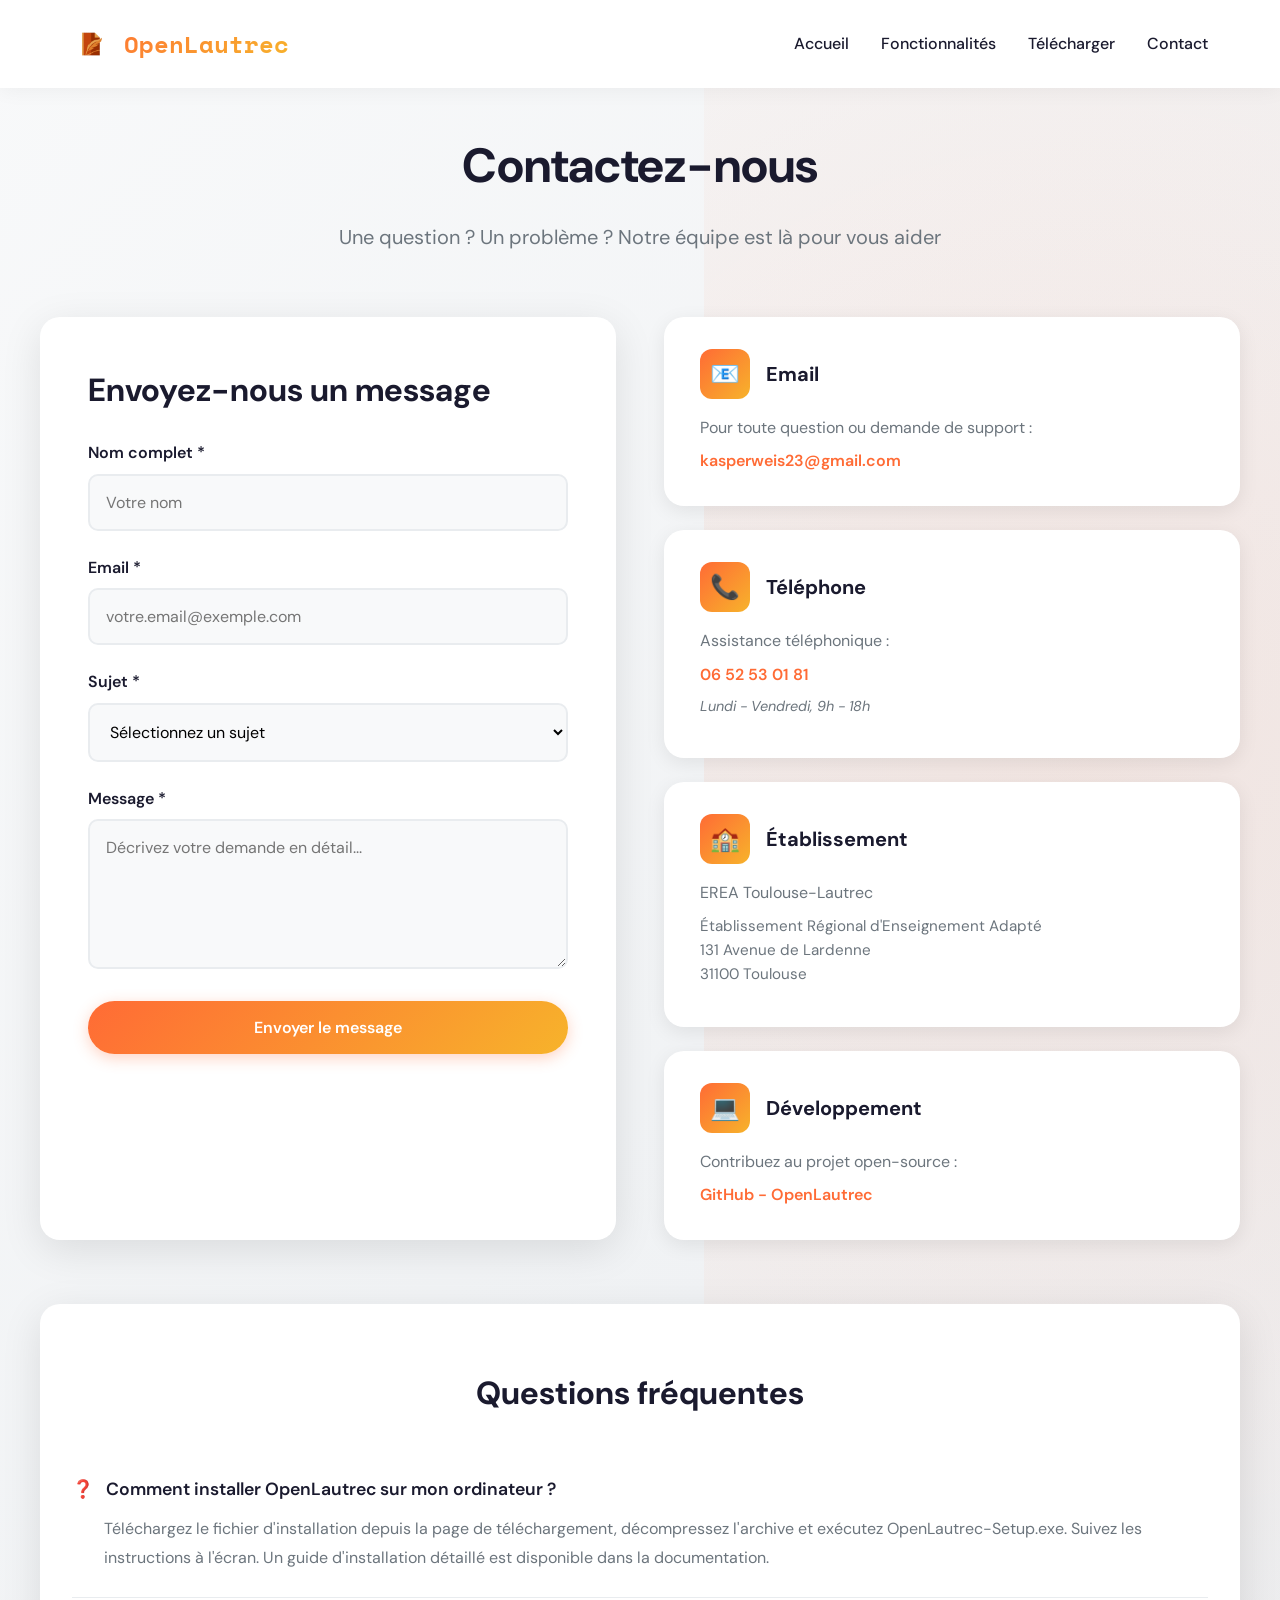
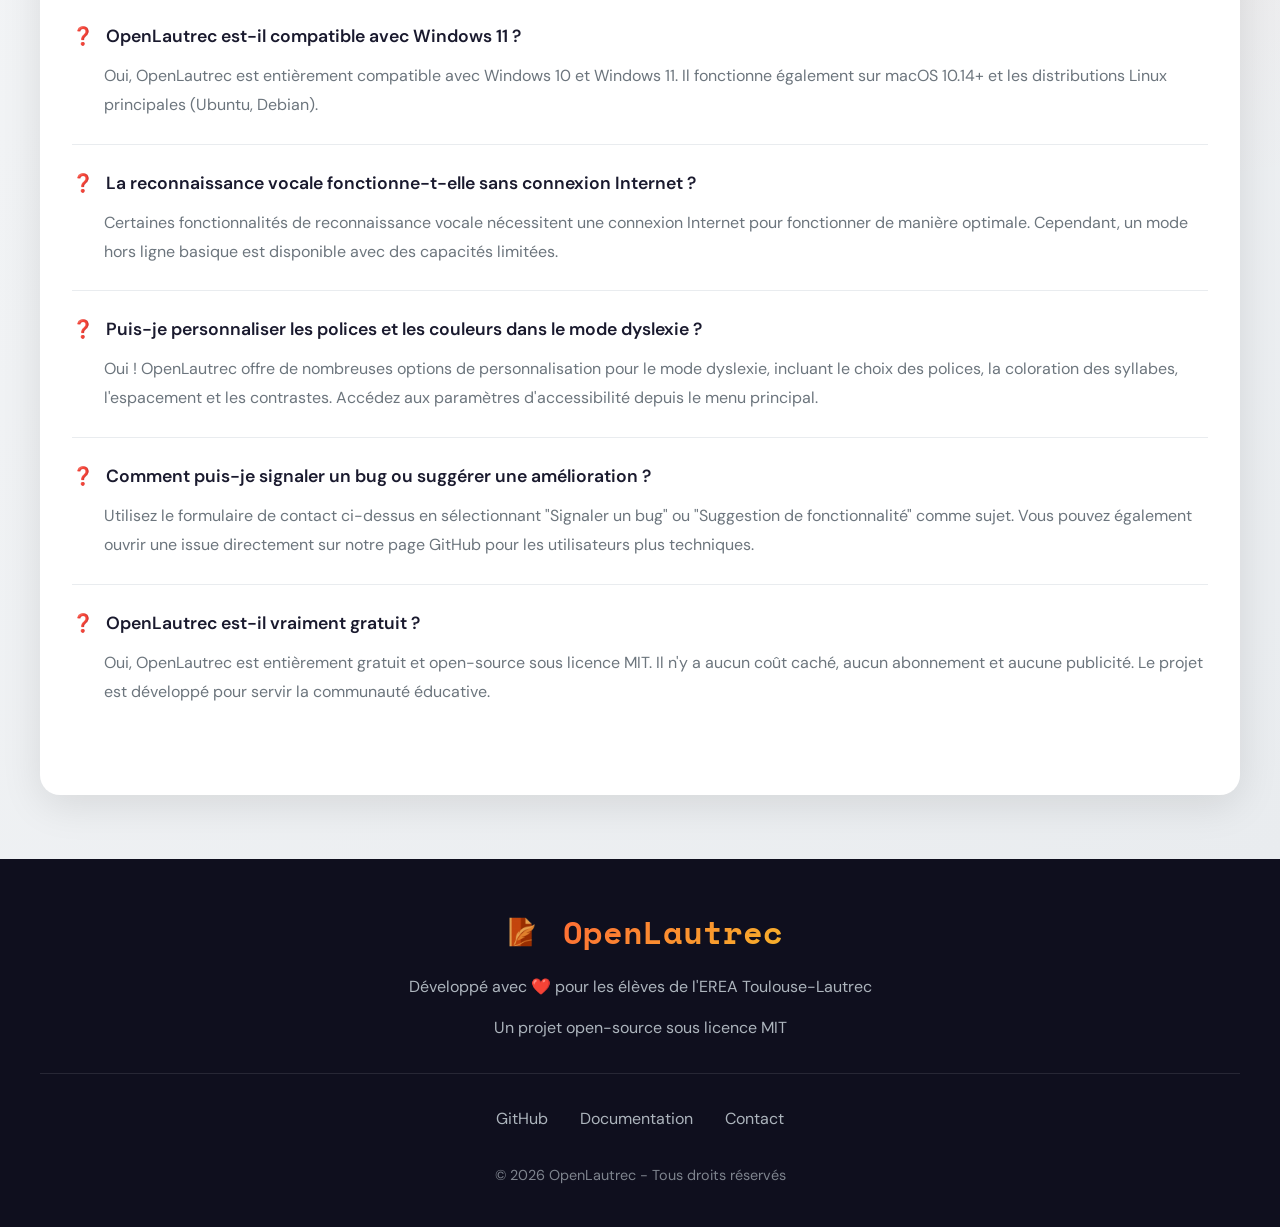
==== contact.html @ 6b65669f "Create contact.html" ====
<!DOCTYPE html>
<html lang="fr">
<head>
    <meta charset="UTF-8">
    <meta name="viewport" content="width=device-width, initial-scale=1.0">
    <title>Contact - OpenLautrec</title>
    
    <!-- Favicon -->
    <link rel="icon" type="image/x-icon" href="logo.ico">
    <link rel="shortcut icon" type="image/x-icon" href="logo.ico">
    
    <link href="https://fonts.googleapis.com/css2?family=DM+Sans:wght@400;500;700&family=Space+Mono:wght@400;700&display=swap" rel="stylesheet">
    <style>
        * {
            margin: 0;
            padding: 0;
            box-sizing: border-box;
        }

        :root {
            --primary: #FF6B35;
            --secondary: #004E89;
            --accent: #F7B32B;
            --dark: #1A1A2E;
            --light: #F8F9FA;
            --gradient: linear-gradient(135deg, #FF6B35 0%, #F7B32B 100%);
            --shadow: 0 10px 40px rgba(0, 0, 0, 0.1);
        }

        body {
            font-family: 'DM Sans', sans-serif;
            color: var(--dark);
            background: var(--light);
            overflow-x: hidden;
            line-height: 1.6;
        }

        /* Navigation */
        nav {
            position: fixed;
            top: 0;
            width: 100%;
            background: rgba(255, 255, 255, 0.95);
            backdrop-filter: blur(10px);
            z-index: 1000;
            padding: 1.5rem 0;
            box-shadow: 0 2px 20px rgba(0, 0, 0, 0.05);
        }

        .nav-container {
            max-width: 1200px;
            margin: 0 auto;
            padding: 0 2rem;
            display: flex;
            justify-content: space-between;
            align-items: center;
        }

        .logo {
            font-family: 'Space Mono', monospace;
            font-size: 1.5rem;
            font-weight: 700;
            background: var(--gradient);
            -webkit-background-clip: text;
            -webkit-text-fill-color: transparent;
            background-clip: text;
            display: flex;
            align-items: center;
            gap: 0.75rem;
            text-decoration: none;
        }

        .logo img {
            width: 40px;
            height: 40px;
            object-fit: contain;
        }

        .nav-links {
            display: flex;
            gap: 2rem;
            list-style: none;
        }

        .nav-links a {
            text-decoration: none;
            color: var(--dark);
            font-weight: 500;
            transition: color 0.3s ease;
            position: relative;
        }

        .nav-links a::after {
            content: '';
            position: absolute;
            bottom: -5px;
            left: 0;
            width: 0;
            height: 2px;
            background: var(--gradient);
            transition: width 0.3s ease;
        }

        .nav-links a:hover::after {
            width: 100%;
        }

        /* Contact Section */
        .contact-section {
            padding: 8rem 2rem 4rem;
            min-height: 100vh;
            background: linear-gradient(135deg, #F8F9FA 0%, #E9ECEF 100%);
            position: relative;
            overflow: hidden;
        }

        .contact-section::before {
            content: '';
            position: absolute;
            top: -30%;
            right: -15%;
            width: 60%;
            height: 120%;
            background: radial-gradient(circle, rgba(255, 107, 53, 0.1) 0%, transparent 70%);
            animation: float 20s ease-in-out infinite;
        }

        @keyframes float {
            0%, 100% { transform: translate(0, 0) rotate(0deg); }
            50% { transform: translate(-30px, -30px) rotate(5deg); }
        }

        .container {
            max-width: 1200px;
            margin: 0 auto;
            position: relative;
            z-index: 1;
        }

        .section-title {
            text-align: center;
            font-size: 3rem;
            margin-bottom: 1rem;
            font-weight: 700;
            animation: slideInDown 0.8s ease-out;
        }

        @keyframes slideInDown {
            from {
                opacity: 0;
                transform: translateY(-50px);
            }
            to {
                opacity: 1;
                transform: translateY(0);
            }
        }

        .section-subtitle {
            text-align: center;
            color: #6C757D;
            font-size: 1.25rem;
            margin-bottom: 4rem;
            animation: slideInDown 0.8s ease-out 0.2s both;
        }

        .contact-grid {
            display: grid;
            grid-template-columns: 1fr 1fr;
            gap: 3rem;
            margin-top: 3rem;
        }

        /* Contact Form */
        .contact-form-card {
            background: white;
            padding: 3rem;
            border-radius: 20px;
            box-shadow: var(--shadow);
            animation: slideInLeft 0.8s ease-out 0.4s both;
        }

        @keyframes slideInLeft {
            from {
                opacity: 0;
                transform: translateX(-50px);
            }
            to {
                opacity: 1;
                transform: translateX(0);
            }
        }

        .contact-form-card h3 {
            font-size: 2rem;
            margin-bottom: 1.5rem;
            color: var(--dark);
        }

        .form-group {
            margin-bottom: 1.5rem;
        }

        .form-group label {
            display: block;
            margin-bottom: 0.5rem;
            font-weight: 600;
            color: var(--dark);
        }

        .form-group input,
        .form-group textarea,
        .form-group select {
            width: 100%;
            padding: 1rem;
            border: 2px solid #E9ECEF;
            border-radius: 10px;
            font-family: 'DM Sans', sans-serif;
            font-size: 1rem;
            transition: all 0.3s ease;
            background: #F8F9FA;
        }

        .form-group input:focus,
        .form-group textarea:focus,
        .form-group select:focus {
            outline: none;
            border-color: var(--primary);
            background: white;
            box-shadow: 0 0 0 3px rgba(255, 107, 53, 0.1);
        }

        .form-group textarea {
            resize: vertical;
            min-height: 150px;
        }

        .btn {
            padding: 1rem 2rem;
            border-radius: 50px;
            text-decoration: none;
            font-weight: 600;
            transition: all 0.3s ease;
            display: inline-block;
            border: none;
            cursor: pointer;
            font-size: 1rem;
            font-family: 'DM Sans', sans-serif;
        }

        .btn-primary {
            background: var(--gradient);
            color: white;
            box-shadow: 0 4px 15px rgba(255, 107, 53, 0.3);
            width: 100%;
        }

        .btn-primary:hover {
            transform: translateY(-3px);
            box-shadow: 0 6px 20px rgba(255, 107, 53, 0.4);
        }

        .btn-primary:active {
            transform: translateY(-1px);
        }

        /* Contact Info */
        .contact-info-card {
            display: flex;
            flex-direction: column;
            gap: 1.5rem;
            animation: slideInRight 0.8s ease-out 0.4s both;
        }

        @keyframes slideInRight {
            from {
                opacity: 0;
                transform: translateX(50px);
            }
            to {
                opacity: 1;
                transform: translateX(0);
            }
        }

        .info-card {
            background: white;
            padding: 2rem;
            border-radius: 20px;
            box-shadow: 0 5px 20px rgba(0, 0, 0, 0.08);
            transition: all 0.3s ease;
            border-left: 4px solid transparent;
        }

        .info-card:hover {
            transform: translateX(5px);
            box-shadow: 0 8px 30px rgba(0, 0, 0, 0.12);
            border-left-color: var(--primary);
        }

        .info-card-header {
            display: flex;
            align-items: center;
            gap: 1rem;
            margin-bottom: 1rem;
        }

        .info-icon {
            width: 50px;
            height: 50px;
            background: var(--gradient);
            border-radius: 12px;
            display: flex;
            align-items: center;
            justify-content: center;
            font-size: 1.5rem;
            flex-shrink: 0;
        }

        .info-card h4 {
            font-size: 1.25rem;
            color: var(--dark);
        }

        .info-card p {
            color: #6C757D;
            margin-bottom: 0.5rem;
        }

        .info-card a {
            color: var(--primary);
            text-decoration: none;
            font-weight: 600;
            transition: color 0.3s ease;
        }

        .info-card a:hover {
            color: var(--accent);
        }

        /* FAQ Section */
        .faq-section {
            margin-top: 4rem;
            padding: 4rem 2rem;
            background: white;
            border-radius: 20px;
            box-shadow: var(--shadow);
        }

        .faq-section h3 {
            font-size: 2rem;
            margin-bottom: 2rem;
            text-align: center;
            color: var(--dark);
        }

        .faq-item {
            border-bottom: 1px solid #E9ECEF;
            padding: 1.5rem 0;
        }

        .faq-item:last-child {
            border-bottom: none;
        }

        .faq-question {
            font-weight: 600;
            font-size: 1.1rem;
            color: var(--dark);
            margin-bottom: 0.75rem;
            display: flex;
            align-items: start;
            gap: 0.75rem;
        }

        .faq-question::before {
            content: '❓';
            flex-shrink: 0;
        }

        .faq-answer {
            color: #6C757D;
            padding-left: 2rem;
            line-height: 1.8;
        }

        /* Success Message */
        .success-message {
            display: none;
            background: linear-gradient(135deg, #27C93F 0%, #27C93F 100%);
            color: white;
            padding: 1.5rem;
            border-radius: 10px;
            margin-bottom: 1.5rem;
            text-align: center;
            font-weight: 600;
            animation: slideInDown 0.5s ease-out;
        }

        .success-message.show {
            display: block;
        }

        /* Footer */
        footer {
            background: #0F0F1E;
            color: white;
            padding: 3rem 2rem 1.5rem;
        }

        .footer-container {
            max-width: 1200px;
            margin: 0 auto;
            text-align: center;
        }

        .footer-logo {
            display: flex;
            align-items: center;
            justify-content: center;
            gap: 1rem;
            margin-bottom: 1rem;
        }

        .footer-logo img {
            width: 50px;
            height: 50px;
            object-fit: contain;
        }

        .footer-container p {
            color: #ADB5BD;
            margin-bottom: 1rem;
        }

        .footer-links {
            display: flex;
            justify-content: center;
            gap: 2rem;
            margin-top: 2rem;
            padding-top: 2rem;
            border-top: 1px solid rgba(255, 255, 255, 0.1);
        }

        .footer-links a {
            color: #ADB5BD;
            text-decoration: none;
            transition: color 0.3s ease;
        }

        .footer-links a:hover {
            color: var(--accent);
        }

        /* Responsive */
        @media (max-width: 768px) {
            .contact-grid {
                grid-template-columns: 1fr;
                gap: 2rem;
            }

            .section-title {
                font-size: 2rem;
            }

            .contact-form-card,
            .info-card {
                padding: 2rem;
            }

            .nav-links {
                gap: 1rem;
                font-size: 0.9rem;
            }

            .logo img {
                width: 32px;
                height: 32px;
            }
        }
    </style>
</head>
<body>
    <!-- Navigation -->
    <nav>
        <div class="nav-container">
            <a href="index.html" class="logo">
                <img src="logo.ico" alt="Logo OpenLautrec">
                <span>OpenLautrec</span>
            </a>
            <ul class="nav-links">
                <li><a href="index.html">Accueil</a></li>
                <li><a href="index.html#features">Fonctionnalités</a></li>
                <li><a href="index.html#download">Télécharger</a></li>
                <li><a href="contact.html">Contact</a></li>
            </ul>
        </div>
    </nav>

    <!-- Contact Section -->
    <section class="contact-section">
        <div class="container">
            <h2 class="section-title">Contactez-nous</h2>
            <p class="section-subtitle">Une question ? Un problème ? Notre équipe est là pour vous aider</p>

            <div class="contact-grid">
                <!-- Contact Form -->
                <div class="contact-form-card">
                    <h3>Envoyez-nous un message</h3>
                    <div class="success-message" id="successMessage">
                        ✅ Votre message a été envoyé avec succès ! Nous vous répondrons dans les plus brefs délais.
                    </div>
                    <form id="contactForm" onsubmit="handleSubmit(event)">
                        <div class="form-group">
                            <label for="name">Nom complet *</label>
                            <input type="text" id="name" name="name" required placeholder="Votre nom">
                        </div>
                        <div class="form-group">
                            <label for="email">Email *</label>
                            <input type="email" id="email" name="email" required placeholder="votre.email@exemple.com">
                        </div>
                        <div class="form-group">
                            <label for="subject">Sujet *</label>
                            <select id="subject" name="subject" required>
                                <option value="">Sélectionnez un sujet</option>
                                <option value="support">Support technique</option>
                                <option value="bug">Signaler un bug</option>
                                <option value="feature">Suggestion de fonctionnalité</option>
                                <option value="education">Question éducative</option>
                                <option value="partnership">Partenariat</option>
                                <option value="other">Autre</option>
                            </select>
                        </div>
                        <div class="form-group">
                            <label for="message">Message *</label>
                            <textarea id="message" name="message" required placeholder="Décrivez votre demande en détail..."></textarea>
                        </div>
                        <button type="submit" class="btn btn-primary">Envoyer le message</button>
                    </form>
                </div>

                <!-- Contact Info -->
                <div class="contact-info-card">
                    <div class="info-card">
                        <div class="info-card-header">
                            <div class="info-icon">📧</div>
                            <h4>Email</h4>
                        </div>
                        <p>Pour toute question ou demande de support :</p>
                        <a href="mailto:kasperweis23@gmail.com">kasperweis23@gmail.com</a>
                    </div>

                    <div class="info-card">
                        <div class="info-card-header">
                            <div class="info-icon">📞</div>
                            <h4>Téléphone</h4>
                        </div>
                        <p>Assistance téléphonique :</p>
                        <a href="tel:0652530181">06 52 53 01 81</a>
                        <p style="font-size: 0.9rem; margin-top: 0.5rem; font-style: italic;">Lundi - Vendredi, 9h - 18h</p>
                    </div>

                    <div class="info-card">
                        <div class="info-card-header">
                            <div class="info-icon">🏫</div>
                            <h4>Établissement</h4>
                        </div>
                        <p>EREA Toulouse-Lautrec</p>
                        <p style="font-size: 0.95rem; line-height: 1.6;">
                            Établissement Régional d'Enseignement Adapté<br>
                            131 Avenue de Lardenne<br>
                            31100 Toulouse
                        </p>
                    </div>

                    <div class="info-card">
                        <div class="info-card-header">
                            <div class="info-icon">💻</div>
                            <h4>Développement</h4>
                        </div>
                        <p>Contribuez au projet open-source :</p>
                        <a href="https://github.com/Zyvaouech23" target="_blank">GitHub - OpenLautrec</a>
                    </div>
                </div>
            </div>

            <!-- FAQ Section -->
            <div class="faq-section">
                <h3>Questions fréquentes</h3>
                
                <div class="faq-item">
                    <div class="faq-question">
                        Comment installer OpenLautrec sur mon ordinateur ?
                    </div>
                    <div class="faq-answer">
                        Téléchargez le fichier d'installation depuis la page de téléchargement, décompressez l'archive et exécutez OpenLautrec-Setup.exe. Suivez les instructions à l'écran. Un guide d'installation détaillé est disponible dans la documentation.
                    </div>
                </div>

                <div class="faq-item">
                    <div class="faq-question">
                        OpenLautrec est-il compatible avec Windows 11 ?
                    </div>
                    <div class="faq-answer">
                        Oui, OpenLautrec est entièrement compatible avec Windows 10 et Windows 11. Il fonctionne également sur macOS 10.14+ et les distributions Linux principales (Ubuntu, Debian).
                    </div>
                </div>

                <div class="faq-item">
                    <div class="faq-question">
                        La reconnaissance vocale fonctionne-t-elle sans connexion Internet ?
                    </div>
                    <div class="faq-answer">
                        Certaines fonctionnalités de reconnaissance vocale nécessitent une connexion Internet pour fonctionner de manière optimale. Cependant, un mode hors ligne basique est disponible avec des capacités limitées.
                    </div>
                </div>

                <div class="faq-item">
                    <div class="faq-question">
                        Puis-je personnaliser les polices et les couleurs dans le mode dyslexie ?
                    </div>
                    <div class="faq-answer">
                        Oui ! OpenLautrec offre de nombreuses options de personnalisation pour le mode dyslexie, incluant le choix des polices, la coloration des syllabes, l'espacement et les contrastes. Accédez aux paramètres d'accessibilité depuis le menu principal.
                    </div>
                </div>

                <div class="faq-item">
                    <div class="faq-question">
                        Comment puis-je signaler un bug ou suggérer une amélioration ?
                    </div>
                    <div class="faq-answer">
                        Utilisez le formulaire de contact ci-dessus en sélectionnant "Signaler un bug" ou "Suggestion de fonctionnalité" comme sujet. Vous pouvez également ouvrir une issue directement sur notre page GitHub pour les utilisateurs plus techniques.
                    </div>
                </div>

                <div class="faq-item">
                    <div class="faq-question">
                        OpenLautrec est-il vraiment gratuit ?
                    </div>
                    <div class="faq-answer">
                        Oui, OpenLautrec est entièrement gratuit et open-source sous licence MIT. Il n'y a aucun coût caché, aucun abonnement et aucune publicité. Le projet est développé pour servir la communauté éducative.
                    </div>
                </div>
            </div>
        </div>
    </section>

    <!-- Footer -->
    <footer>
        <div class="footer-container">
            <div class="footer-logo">
                <img src="logo.ico" alt="Logo OpenLautrec">
                <div class="logo" style="font-size: 2rem; color: white;">OpenLautrec</div>
            </div>
            <p>Développé avec ❤️ pour les élèves de l'EREA Toulouse-Lautrec</p>
            <p>Un projet open-source sous licence MIT</p>
            <div class="footer-links">
                <a href="https://github.com/Zyvaouech23">GitHub</a>
                <a href="#">Documentation</a>
                <a href="contact.html">Contact</a>
            </div>
            <p style="margin-top: 2rem; font-size: 0.9rem; opacity: 0.7;">© 2026 OpenLautrec - Tous droits réservés</p>
        </div>
    </footer>

    <script>
        function handleSubmit(event) {
            event.preventDefault();
            
            // Récupérer les données du formulaire
            const formData = {
                name: document.getElementById('name').value,
                email: document.getElementById('email').value,
                subject: document.getElementById('subject').value,
                message: document.getElementById('message').value
            };

            // Simuler l'envoi (à remplacer par un vrai service d'envoi d'emails)
            console.log('Formulaire soumis:', formData);
            
            // Afficher le message de succès
            document.getElementById('successMessage').classList.add('show');
            
            // Réinitialiser le formulaire
            document.getElementById('contactForm').reset();
            
            // Faire défiler vers le haut du formulaire
            document.querySelector('.contact-form-card').scrollIntoView({ behavior: 'smooth' });
            
            // Masquer le message après 5 secondes
            setTimeout(() => {
                document.getElementById('successMessage').classList.remove('show');
            }, 5000);
        }

        // Animation au scroll
        const observerOptions = {
            threshold: 0.1,
            rootMargin: '0px 0px -100px 0px'
        };

        const observer = new IntersectionObserver((entries) => {
            entries.forEach(entry => {
                if (entry.isIntersecting) {
                    entry.target.style.opacity = '1';
                    entry.target.style.transform = 'translateY(0)';
                }
            });
        }, observerOptions);

        document.addEventListener('DOMContentLoaded', () => {
            const faqItems = document.querySelectorAll('.faq-item');
            faqItems.forEach((item, index) => {
                item.style.opacity = '0';
                item.style.transform = 'translateY(20px)';
                item.style.transition = `opacity 0.6s ease ${index * 0.1}s, transform 0.6s ease ${index * 0.1}s`;
                observer.observe(item);
            });
        });
    </script>
</body>
</html>
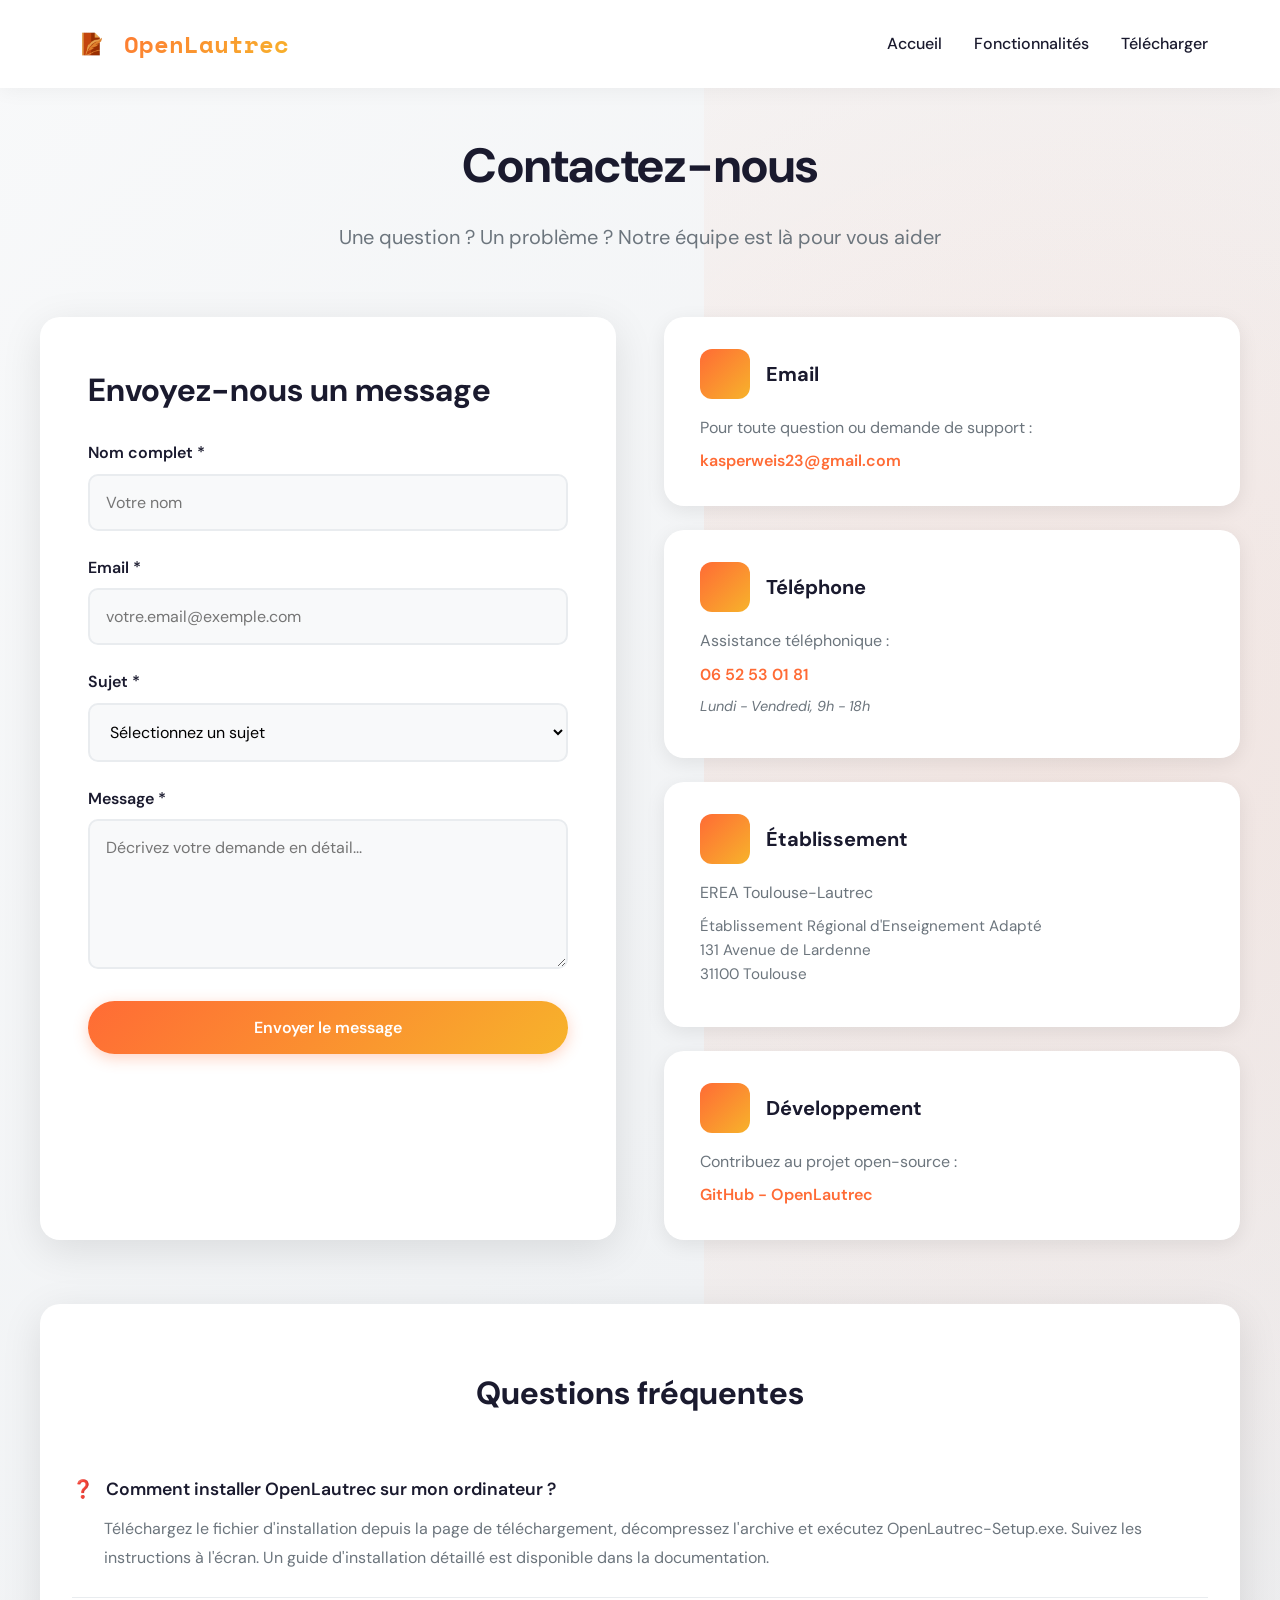
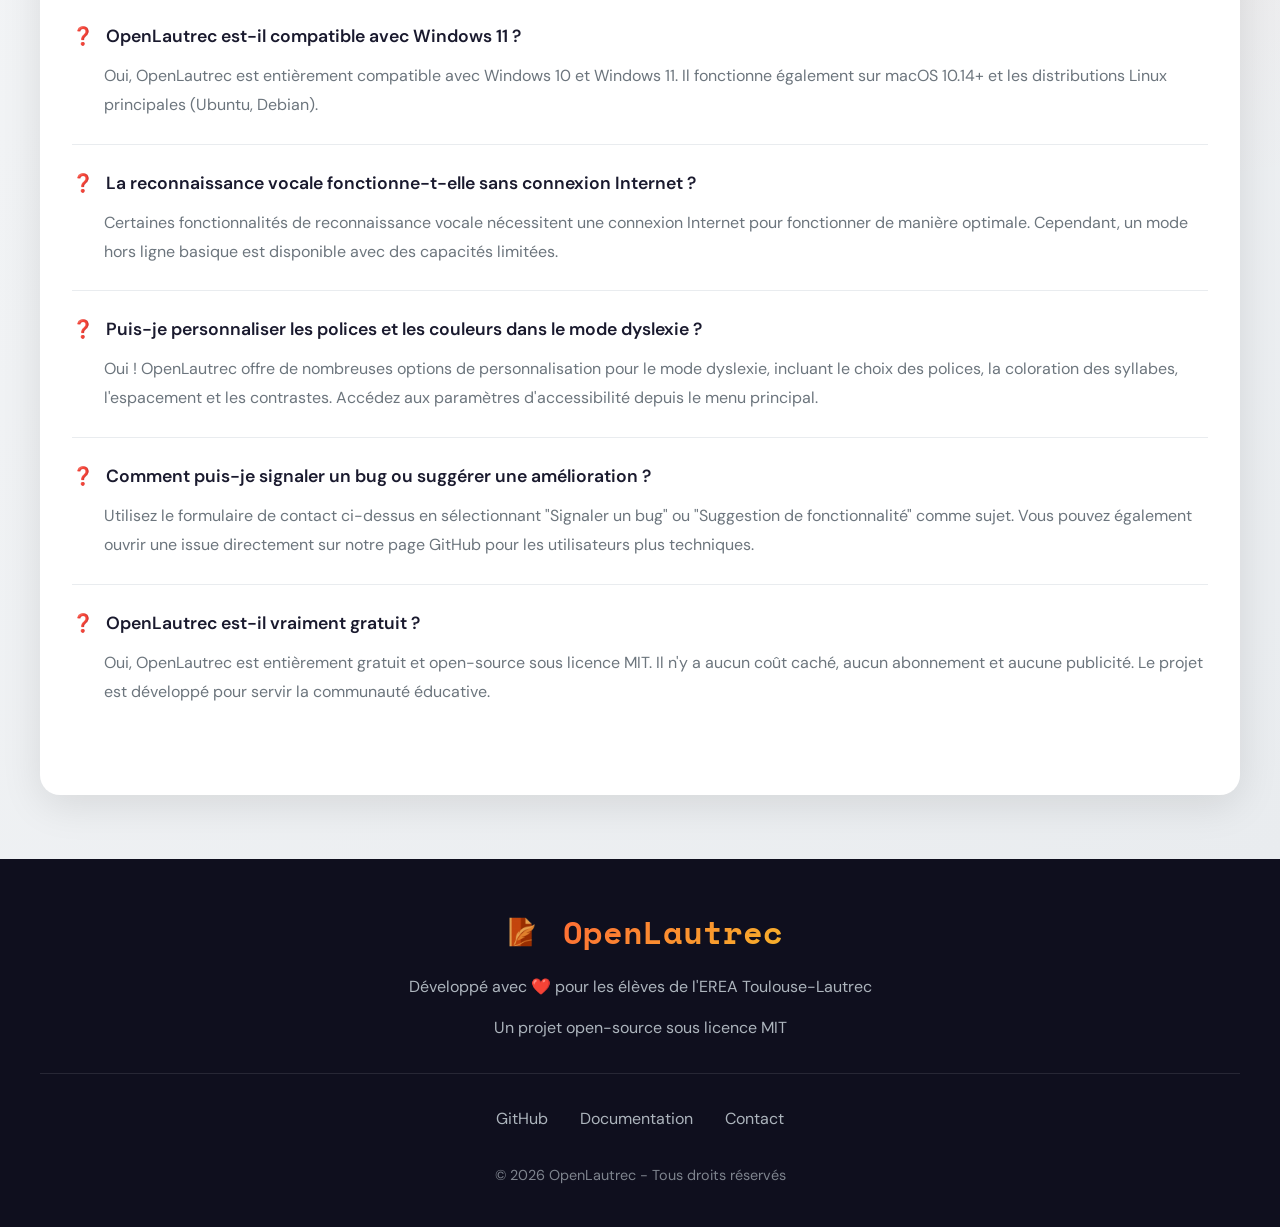
==== commit 33404aa6: "Update contact.html" ====
--- a/contact.html
+++ b/contact.html
@@ -492,7 +492,6 @@
                 <li><a href="index.html">Accueil</a></li>
                 <li><a href="index.html#features">Fonctionnalités</a></li>
                 <li><a href="index.html#download">Télécharger</a></li>
-                <li><a href="contact.html">Contact</a></li>
             </ul>
         </div>
     </nav>
@@ -508,7 +507,7 @@
                 <div class="contact-form-card">
                     <h3>Envoyez-nous un message</h3>
                     <div class="success-message" id="successMessage">
-                        ✅ Votre message a été envoyé avec succès ! Nous vous répondrons dans les plus brefs délais.
+                        Votre message a été envoyé avec succès ! Nous vous répondrons dans les plus brefs délais.
                     </div>
                     <form id="contactForm" onsubmit="handleSubmit(event)">
                         <div class="form-group">
@@ -543,7 +542,7 @@
                 <div class="contact-info-card">
                     <div class="info-card">
                         <div class="info-card-header">
-                            <div class="info-icon">📧</div>
+                            <div class="info-icon"></div>
                             <h4>Email</h4>
                         </div>
                         <p>Pour toute question ou demande de support :</p>
@@ -552,7 +551,7 @@
 
                     <div class="info-card">
                         <div class="info-card-header">
-                            <div class="info-icon">📞</div>
+                            <div class="info-icon"></div>
                             <h4>Téléphone</h4>
                         </div>
                         <p>Assistance téléphonique :</p>
@@ -562,7 +561,7 @@
 
                     <div class="info-card">
                         <div class="info-card-header">
-                            <div class="info-icon">🏫</div>
+                            <div class="info-icon"></div>
                             <h4>Établissement</h4>
                         </div>
                         <p>EREA Toulouse-Lautrec</p>
@@ -575,7 +574,7 @@
 
                     <div class="info-card">
                         <div class="info-card-header">
-                            <div class="info-icon">💻</div>
+                            <div class="info-icon"></div>
                             <h4>Développement</h4>
                         </div>
                         <p>Contribuez au projet open-source :</p>
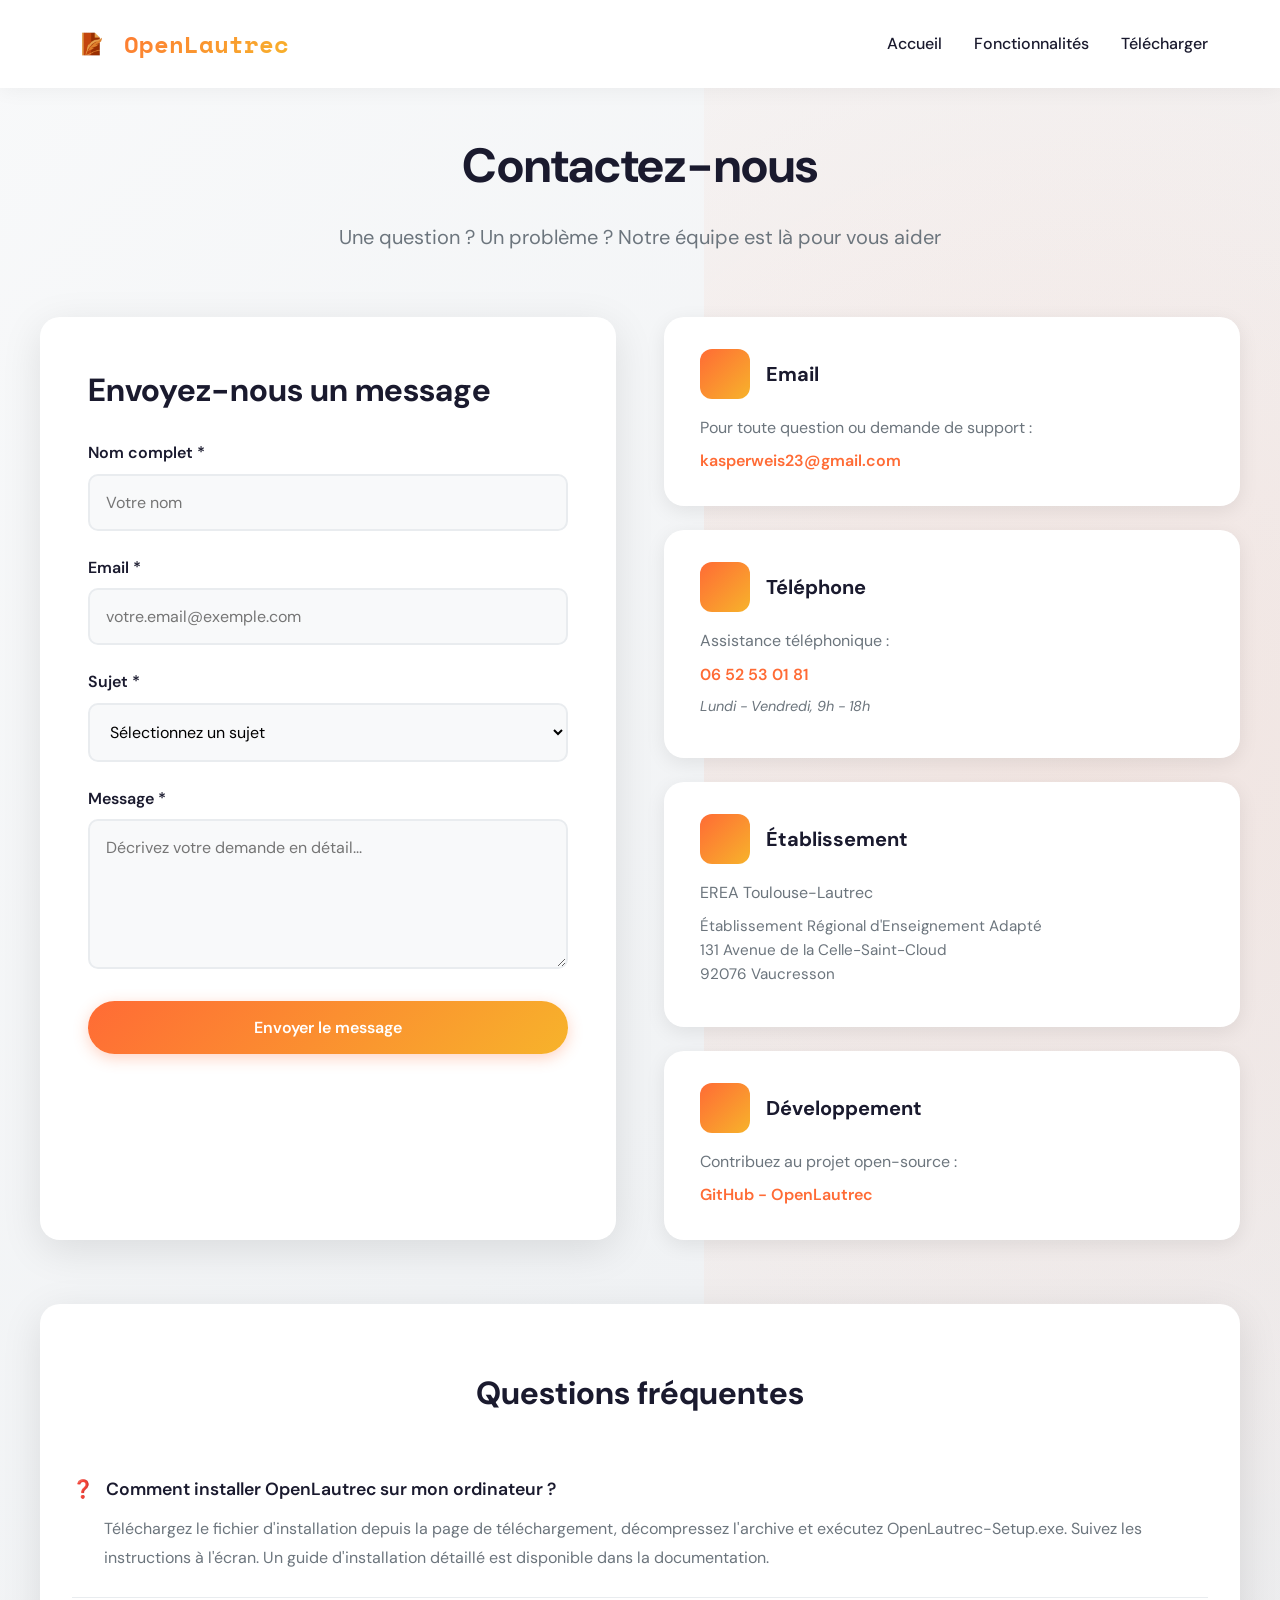
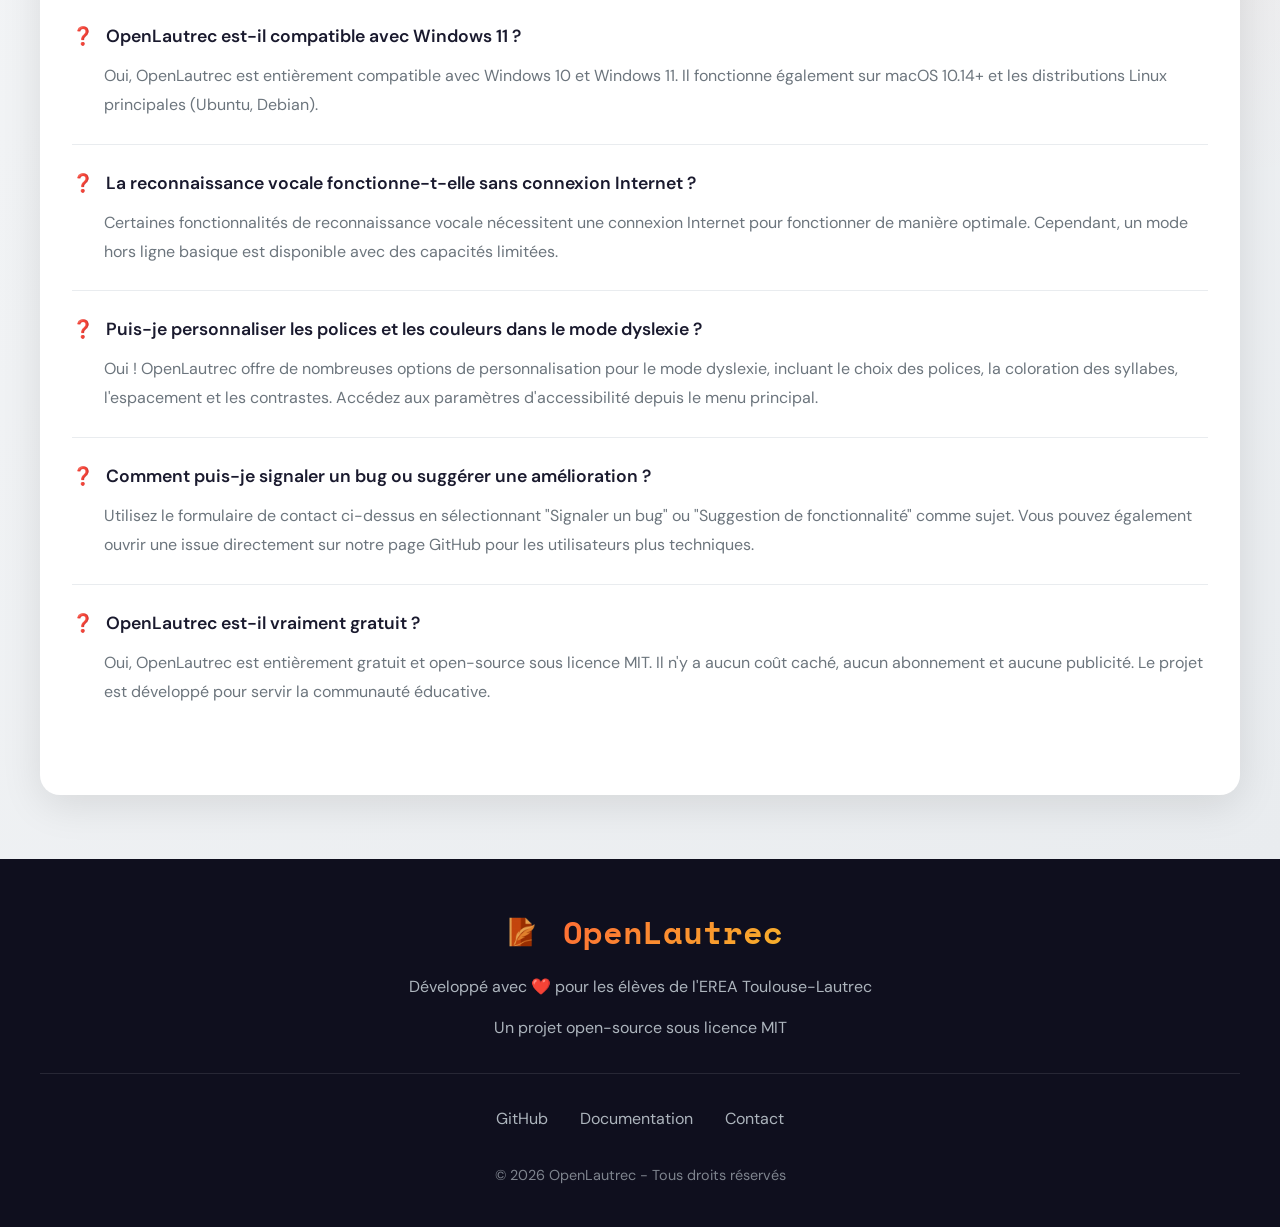
==== commit 7bb1e643: "Modify address and GitHub link in contact page Updated address and GitHub link in contact.html." ====
--- a/contact.html
+++ b/contact.html
@@ -567,8 +567,8 @@
                         <p>EREA Toulouse-Lautrec</p>
                         <p style="font-size: 0.95rem; line-height: 1.6;">
                             Établissement Régional d'Enseignement Adapté<br>
-                            131 Avenue de Lardenne<br>
-                            31100 Toulouse
+                            131 Avenue de la Celle-Saint-Cloud<br>
+                            92076 Vaucresson
                         </p>
                     </div>
 
@@ -578,7 +578,7 @@
                             <h4>Développement</h4>
                         </div>
                         <p>Contribuez au projet open-source :</p>
-                        <a href="https://github.com/Zyvaouech23" target="_blank">GitHub - OpenLautrec</a>
+                        <a href="https://github.com/Zyvaouech23/openlautrec" target="_blank">GitHub - OpenLautrec</a>
                     </div>
                 </div>
             </div>
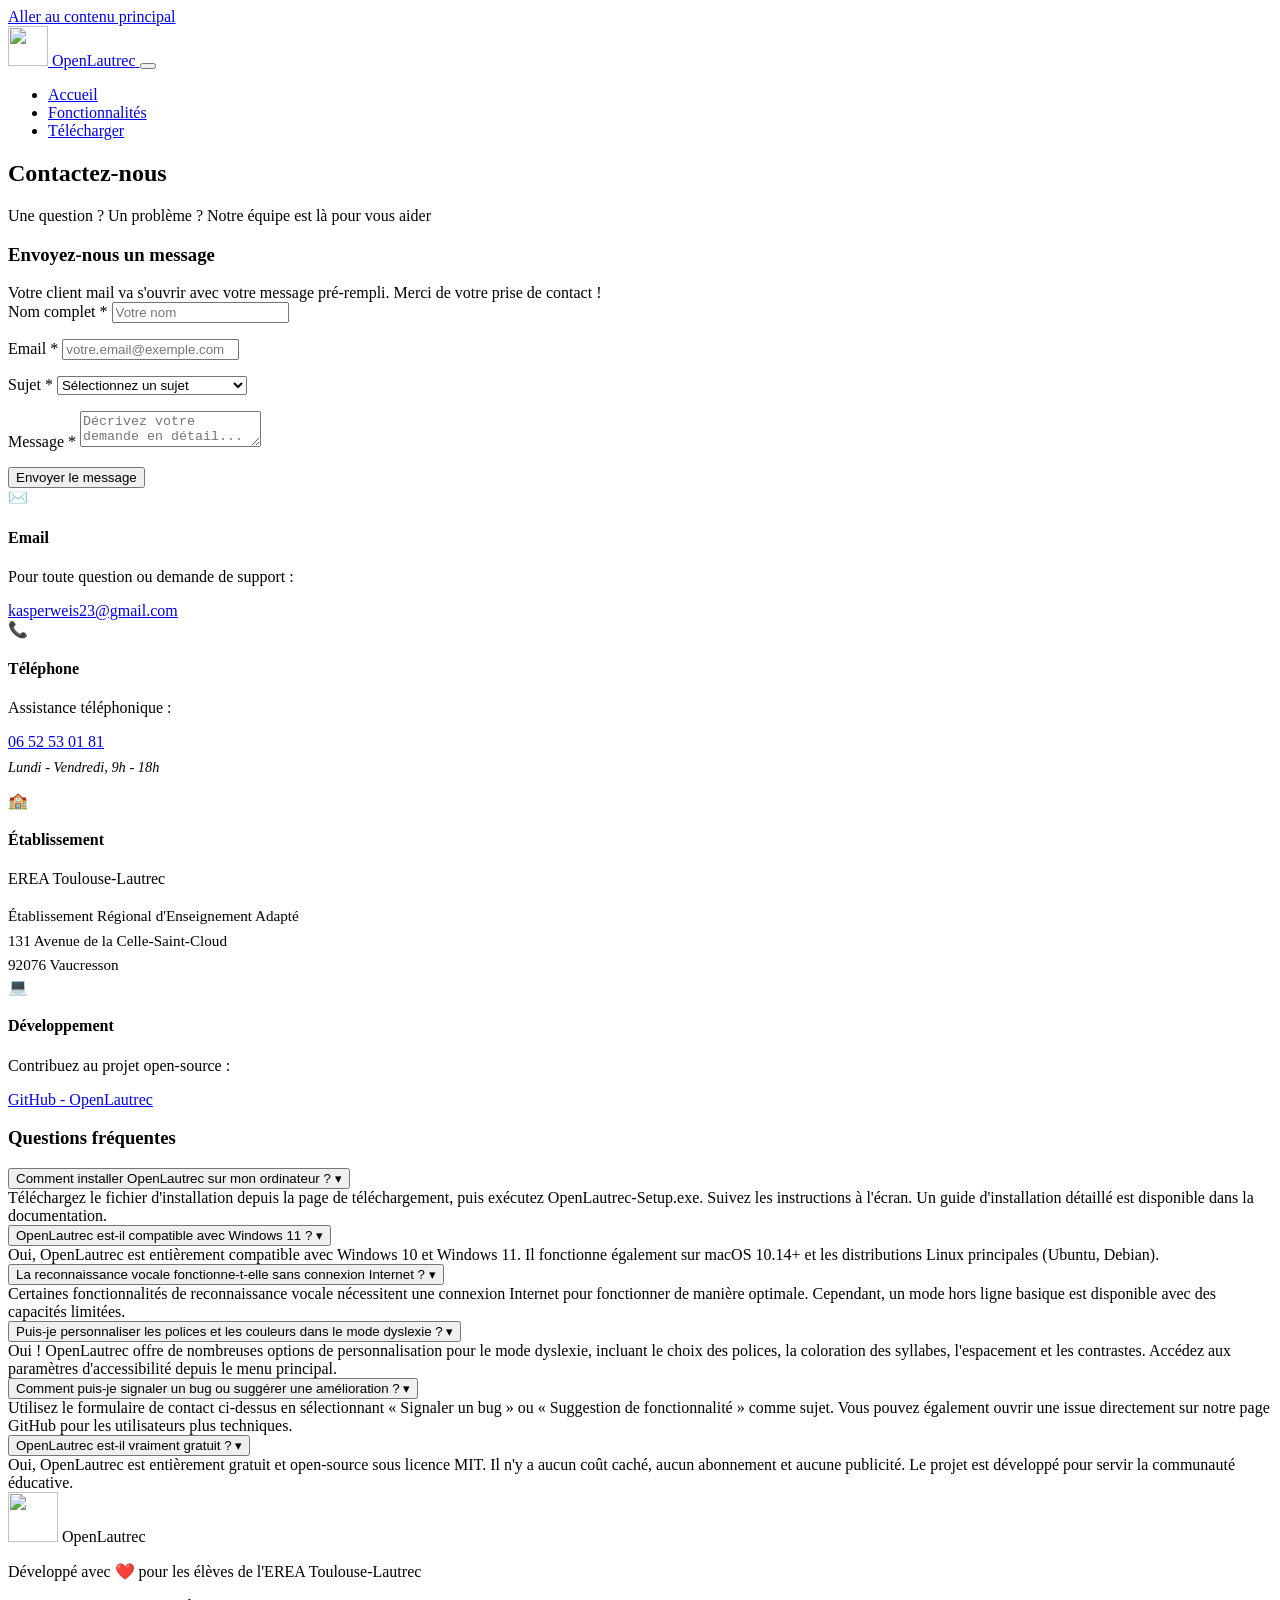
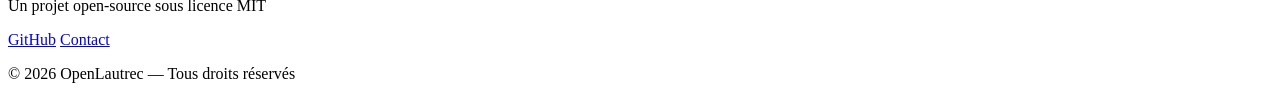
==== commit 8e749314: "Add files via upload" ====
--- a/contact.html
+++ b/contact.html
@@ -3,492 +3,39 @@
 <head>
     <meta charset="UTF-8">
     <meta name="viewport" content="width=device-width, initial-scale=1.0">
-    <title>Contact - OpenLautrec</title>
-    
-    <!-- Favicon -->
-    <link rel="icon" type="image/x-icon" href="logo.ico">
-    <link rel="shortcut icon" type="image/x-icon" href="logo.ico">
-    
+    <title>Contact — OpenLautrec</title>
+
+    <meta name="description" content="Contactez l'équipe OpenLautrec : support technique, signalement de bug, suggestions, partenariats. Réponses aux questions fréquentes sur l'installation et l'accessibilité.">
+    <meta name="theme-color" content="#FF6B35">
+    <link rel="canonical" href="https://openlautrec-se4fs.onrender.com/contact.html">
+
+    <meta property="og:type" content="website">
+    <meta property="og:locale" content="fr_FR">
+    <meta property="og:title" content="Contact — OpenLautrec">
+    <meta property="og:description" content="Une question ? Un problème ? Contactez l'équipe OpenLautrec.">
+    <meta property="og:url" content="https://openlautrec-se4fs.onrender.com/contact.html">
+    <meta property="og:image" content="assets/logo.svg">
+
+    <link rel="icon" type="image/ico" href="assets/logo.ico">
+
+    <link rel="preconnect" href="https://fonts.googleapis.com">
+    <link rel="preconnect" href="https://fonts.gstatic.com" crossorigin>
     <link href="https://fonts.googleapis.com/css2?family=DM+Sans:wght@400;500;700&family=Space+Mono:wght@400;700&display=swap" rel="stylesheet">
-    <style>
-        * {
-            margin: 0;
-            padding: 0;
-            box-sizing: border-box;
-        }
-
-        :root {
-            --primary: #FF6B35;
-            --secondary: #004E89;
-            --accent: #F7B32B;
-            --dark: #1A1A2E;
-            --light: #F8F9FA;
-            --gradient: linear-gradient(135deg, #FF6B35 0%, #F7B32B 100%);
-            --shadow: 0 10px 40px rgba(0, 0, 0, 0.1);
-        }
-
-        body {
-            font-family: 'DM Sans', sans-serif;
-            color: var(--dark);
-            background: var(--light);
-            overflow-x: hidden;
-            line-height: 1.6;
-        }
-
-        /* Navigation */
-        nav {
-            position: fixed;
-            top: 0;
-            width: 100%;
-            background: rgba(255, 255, 255, 0.95);
-            backdrop-filter: blur(10px);
-            z-index: 1000;
-            padding: 1.5rem 0;
-            box-shadow: 0 2px 20px rgba(0, 0, 0, 0.05);
-        }
-
-        .nav-container {
-            max-width: 1200px;
-            margin: 0 auto;
-            padding: 0 2rem;
-            display: flex;
-            justify-content: space-between;
-            align-items: center;
-        }
-
-        .logo {
-            font-family: 'Space Mono', monospace;
-            font-size: 1.5rem;
-            font-weight: 700;
-            background: var(--gradient);
-            -webkit-background-clip: text;
-            -webkit-text-fill-color: transparent;
-            background-clip: text;
-            display: flex;
-            align-items: center;
-            gap: 0.75rem;
-            text-decoration: none;
-        }
-
-        .logo img {
-            width: 40px;
-            height: 40px;
-            object-fit: contain;
-        }
-
-        .nav-links {
-            display: flex;
-            gap: 2rem;
-            list-style: none;
-        }
-
-        .nav-links a {
-            text-decoration: none;
-            color: var(--dark);
-            font-weight: 500;
-            transition: color 0.3s ease;
-            position: relative;
-        }
-
-        .nav-links a::after {
-            content: '';
-            position: absolute;
-            bottom: -5px;
-            left: 0;
-            width: 0;
-            height: 2px;
-            background: var(--gradient);
-            transition: width 0.3s ease;
-        }
-
-        .nav-links a:hover::after {
-            width: 100%;
-        }
-
-        /* Contact Section */
-        .contact-section {
-            padding: 8rem 2rem 4rem;
-            min-height: 100vh;
-            background: linear-gradient(135deg, #F8F9FA 0%, #E9ECEF 100%);
-            position: relative;
-            overflow: hidden;
-        }
-
-        .contact-section::before {
-            content: '';
-            position: absolute;
-            top: -30%;
-            right: -15%;
-            width: 60%;
-            height: 120%;
-            background: radial-gradient(circle, rgba(255, 107, 53, 0.1) 0%, transparent 70%);
-            animation: float 20s ease-in-out infinite;
-        }
-
-        @keyframes float {
-            0%, 100% { transform: translate(0, 0) rotate(0deg); }
-            50% { transform: translate(-30px, -30px) rotate(5deg); }
-        }
-
-        .container {
-            max-width: 1200px;
-            margin: 0 auto;
-            position: relative;
-            z-index: 1;
-        }
-
-        .section-title {
-            text-align: center;
-            font-size: 3rem;
-            margin-bottom: 1rem;
-            font-weight: 700;
-            animation: slideInDown 0.8s ease-out;
-        }
-
-        @keyframes slideInDown {
-            from {
-                opacity: 0;
-                transform: translateY(-50px);
-            }
-            to {
-                opacity: 1;
-                transform: translateY(0);
-            }
-        }
-
-        .section-subtitle {
-            text-align: center;
-            color: #6C757D;
-            font-size: 1.25rem;
-            margin-bottom: 4rem;
-            animation: slideInDown 0.8s ease-out 0.2s both;
-        }
-
-        .contact-grid {
-            display: grid;
-            grid-template-columns: 1fr 1fr;
-            gap: 3rem;
-            margin-top: 3rem;
-        }
-
-        /* Contact Form */
-        .contact-form-card {
-            background: white;
-            padding: 3rem;
-            border-radius: 20px;
-            box-shadow: var(--shadow);
-            animation: slideInLeft 0.8s ease-out 0.4s both;
-        }
-
-        @keyframes slideInLeft {
-            from {
-                opacity: 0;
-                transform: translateX(-50px);
-            }
-            to {
-                opacity: 1;
-                transform: translateX(0);
-            }
-        }
-
-        .contact-form-card h3 {
-            font-size: 2rem;
-            margin-bottom: 1.5rem;
-            color: var(--dark);
-        }
-
-        .form-group {
-            margin-bottom: 1.5rem;
-        }
-
-        .form-group label {
-            display: block;
-            margin-bottom: 0.5rem;
-            font-weight: 600;
-            color: var(--dark);
-        }
-
-        .form-group input,
-        .form-group textarea,
-        .form-group select {
-            width: 100%;
-            padding: 1rem;
-            border: 2px solid #E9ECEF;
-            border-radius: 10px;
-            font-family: 'DM Sans', sans-serif;
-            font-size: 1rem;
-            transition: all 0.3s ease;
-            background: #F8F9FA;
-        }
-
-        .form-group input:focus,
-        .form-group textarea:focus,
-        .form-group select:focus {
-            outline: none;
-            border-color: var(--primary);
-            background: white;
-            box-shadow: 0 0 0 3px rgba(255, 107, 53, 0.1);
-        }
-
-        .form-group textarea {
-            resize: vertical;
-            min-height: 150px;
-        }
-
-        .btn {
-            padding: 1rem 2rem;
-            border-radius: 50px;
-            text-decoration: none;
-            font-weight: 600;
-            transition: all 0.3s ease;
-            display: inline-block;
-            border: none;
-            cursor: pointer;
-            font-size: 1rem;
-            font-family: 'DM Sans', sans-serif;
-        }
-
-        .btn-primary {
-            background: var(--gradient);
-            color: white;
-            box-shadow: 0 4px 15px rgba(255, 107, 53, 0.3);
-            width: 100%;
-        }
-
-        .btn-primary:hover {
-            transform: translateY(-3px);
-            box-shadow: 0 6px 20px rgba(255, 107, 53, 0.4);
-        }
-
-        .btn-primary:active {
-            transform: translateY(-1px);
-        }
-
-        /* Contact Info */
-        .contact-info-card {
-            display: flex;
-            flex-direction: column;
-            gap: 1.5rem;
-            animation: slideInRight 0.8s ease-out 0.4s both;
-        }
-
-        @keyframes slideInRight {
-            from {
-                opacity: 0;
-                transform: translateX(50px);
-            }
-            to {
-                opacity: 1;
-                transform: translateX(0);
-            }
-        }
-
-        .info-card {
-            background: white;
-            padding: 2rem;
-            border-radius: 20px;
-            box-shadow: 0 5px 20px rgba(0, 0, 0, 0.08);
-            transition: all 0.3s ease;
-            border-left: 4px solid transparent;
-        }
-
-        .info-card:hover {
-            transform: translateX(5px);
-            box-shadow: 0 8px 30px rgba(0, 0, 0, 0.12);
-            border-left-color: var(--primary);
-        }
-
-        .info-card-header {
-            display: flex;
-            align-items: center;
-            gap: 1rem;
-            margin-bottom: 1rem;
-        }
-
-        .info-icon {
-            width: 50px;
-            height: 50px;
-            background: var(--gradient);
-            border-radius: 12px;
-            display: flex;
-            align-items: center;
-            justify-content: center;
-            font-size: 1.5rem;
-            flex-shrink: 0;
-        }
-
-        .info-card h4 {
-            font-size: 1.25rem;
-            color: var(--dark);
-        }
-
-        .info-card p {
-            color: #6C757D;
-            margin-bottom: 0.5rem;
-        }
-
-        .info-card a {
-            color: var(--primary);
-            text-decoration: none;
-            font-weight: 600;
-            transition: color 0.3s ease;
-        }
-
-        .info-card a:hover {
-            color: var(--accent);
-        }
-
-        /* FAQ Section */
-        .faq-section {
-            margin-top: 4rem;
-            padding: 4rem 2rem;
-            background: white;
-            border-radius: 20px;
-            box-shadow: var(--shadow);
-        }
-
-        .faq-section h3 {
-            font-size: 2rem;
-            margin-bottom: 2rem;
-            text-align: center;
-            color: var(--dark);
-        }
-
-        .faq-item {
-            border-bottom: 1px solid #E9ECEF;
-            padding: 1.5rem 0;
-        }
-
-        .faq-item:last-child {
-            border-bottom: none;
-        }
-
-        .faq-question {
-            font-weight: 600;
-            font-size: 1.1rem;
-            color: var(--dark);
-            margin-bottom: 0.75rem;
-            display: flex;
-            align-items: start;
-            gap: 0.75rem;
-        }
-
-        .faq-question::before {
-            content: '❓';
-            flex-shrink: 0;
-        }
-
-        .faq-answer {
-            color: #6C757D;
-            padding-left: 2rem;
-            line-height: 1.8;
-        }
-
-        /* Success Message */
-        .success-message {
-            display: none;
-            background: linear-gradient(135deg, #27C93F 0%, #27C93F 100%);
-            color: white;
-            padding: 1.5rem;
-            border-radius: 10px;
-            margin-bottom: 1.5rem;
-            text-align: center;
-            font-weight: 600;
-            animation: slideInDown 0.5s ease-out;
-        }
-
-        .success-message.show {
-            display: block;
-        }
-
-        /* Footer */
-        footer {
-            background: #0F0F1E;
-            color: white;
-            padding: 3rem 2rem 1.5rem;
-        }
-
-        .footer-container {
-            max-width: 1200px;
-            margin: 0 auto;
-            text-align: center;
-        }
-
-        .footer-logo {
-            display: flex;
-            align-items: center;
-            justify-content: center;
-            gap: 1rem;
-            margin-bottom: 1rem;
-        }
-
-        .footer-logo img {
-            width: 50px;
-            height: 50px;
-            object-fit: contain;
-        }
-
-        .footer-container p {
-            color: #ADB5BD;
-            margin-bottom: 1rem;
-        }
-
-        .footer-links {
-            display: flex;
-            justify-content: center;
-            gap: 2rem;
-            margin-top: 2rem;
-            padding-top: 2rem;
-            border-top: 1px solid rgba(255, 255, 255, 0.1);
-        }
-
-        .footer-links a {
-            color: #ADB5BD;
-            text-decoration: none;
-            transition: color 0.3s ease;
-        }
-
-        .footer-links a:hover {
-            color: var(--accent);
-        }
-
-        /* Responsive */
-        @media (max-width: 768px) {
-            .contact-grid {
-                grid-template-columns: 1fr;
-                gap: 2rem;
-            }
-
-            .section-title {
-                font-size: 2rem;
-            }
-
-            .contact-form-card,
-            .info-card {
-                padding: 2rem;
-            }
-
-            .nav-links {
-                gap: 1rem;
-                font-size: 0.9rem;
-            }
-
-            .logo img {
-                width: 32px;
-                height: 32px;
-            }
-        }
-    </style>
+    <link rel="stylesheet" href="assets/css/styles.css">
 </head>
 <body>
-    <!-- Navigation -->
+    <a class="skip-link" href="#main">Aller au contenu principal</a>
+
     <nav>
         <div class="nav-container">
-            <a href="index.html" class="logo">
-                <img src="logo.ico" alt="Logo OpenLautrec">
-                <span>OpenLautrec</span>
+            <a href="index.html" class="logo" aria-label="OpenLautrec, accueil">
+                <img src="assets/logo.ico" alt="" width="40" height="40">
+                <span class="logo-text">OpenLautrec</span>
             </a>
-            <ul class="nav-links">
+            <button class="nav-toggle" type="button" aria-label="Ouvrir le menu" aria-expanded="false" aria-controls="nav-links">
+                <span></span><span></span><span></span>
+            </button>
+            <ul class="nav-links" id="nav-links">
                 <li><a href="index.html">Accueil</a></li>
                 <li><a href="index.html#features">Fonctionnalités</a></li>
                 <li><a href="index.html#download">Télécharger</a></li>
@@ -496,27 +43,28 @@
         </div>
     </nav>
 
-    <!-- Contact Section -->
+    <main id="main">
     <section class="contact-section">
         <div class="container">
             <h2 class="section-title">Contactez-nous</h2>
             <p class="section-subtitle">Une question ? Un problème ? Notre équipe est là pour vous aider</p>
 
             <div class="contact-grid">
-                <!-- Contact Form -->
                 <div class="contact-form-card">
                     <h3>Envoyez-nous un message</h3>
-                    <div class="success-message" id="successMessage">
-                        Votre message a été envoyé avec succès ! Nous vous répondrons dans les plus brefs délais.
-                    </div>
-                    <form id="contactForm" onsubmit="handleSubmit(event)">
+                    <div class="success-message" id="successMessage" role="status" aria-live="polite">
+                        Votre client mail va s'ouvrir avec votre message pré-rempli. Merci de votre prise de contact !
+                    </div>
+                    <form id="contactForm" novalidate>
                         <div class="form-group">
                             <label for="name">Nom complet *</label>
-                            <input type="text" id="name" name="name" required placeholder="Votre nom">
+                            <input type="text" id="name" name="name" required autocomplete="name" placeholder="Votre nom">
+                            <p class="field-error" data-error-for="name" aria-live="polite"></p>
                         </div>
                         <div class="form-group">
                             <label for="email">Email *</label>
-                            <input type="email" id="email" name="email" required placeholder="votre.email@exemple.com">
+                            <input type="email" id="email" name="email" required autocomplete="email" placeholder="votre.email@exemple.com">
+                            <p class="field-error" data-error-for="email" aria-live="polite"></p>
                         </div>
                         <div class="form-group">
                             <label for="subject">Sujet *</label>
@@ -529,20 +77,21 @@
                                 <option value="partnership">Partenariat</option>
                                 <option value="other">Autre</option>
                             </select>
+                            <p class="field-error" data-error-for="subject" aria-live="polite"></p>
                         </div>
                         <div class="form-group">
                             <label for="message">Message *</label>
                             <textarea id="message" name="message" required placeholder="Décrivez votre demande en détail..."></textarea>
+                            <p class="field-error" data-error-for="message" aria-live="polite"></p>
                         </div>
                         <button type="submit" class="btn btn-primary">Envoyer le message</button>
                     </form>
                 </div>
 
-                <!-- Contact Info -->
                 <div class="contact-info-card">
                     <div class="info-card">
                         <div class="info-card-header">
-                            <div class="info-icon"></div>
+                            <div class="info-icon" aria-hidden="true">✉️</div>
                             <h4>Email</h4>
                         </div>
                         <p>Pour toute question ou demande de support :</p>
@@ -551,171 +100,122 @@
 
                     <div class="info-card">
                         <div class="info-card-header">
-                            <div class="info-icon"></div>
+                            <div class="info-icon" aria-hidden="true">📞</div>
                             <h4>Téléphone</h4>
                         </div>
                         <p>Assistance téléphonique :</p>
-                        <a href="tel:0652530181">06 52 53 01 81</a>
+                        <a href="tel:+33652530181">06 52 53 01 81</a>
                         <p style="font-size: 0.9rem; margin-top: 0.5rem; font-style: italic;">Lundi - Vendredi, 9h - 18h</p>
                     </div>
 
                     <div class="info-card">
                         <div class="info-card-header">
-                            <div class="info-icon"></div>
+                            <div class="info-icon" aria-hidden="true">🏫</div>
                             <h4>Établissement</h4>
                         </div>
                         <p>EREA Toulouse-Lautrec</p>
-                        <p style="font-size: 0.95rem; line-height: 1.6;">
+                        <address style="font-size: 0.95rem; line-height: 1.6; font-style: normal; color: var(--muted);">
                             Établissement Régional d'Enseignement Adapté<br>
                             131 Avenue de la Celle-Saint-Cloud<br>
                             92076 Vaucresson
-                        </p>
-                    </div>
-
-                    <div class="info-card">
-                        <div class="info-card-header">
-                            <div class="info-icon"></div>
+                        </address>
+                    </div>
+
+                    <div class="info-card">
+                        <div class="info-card-header">
+                            <div class="info-icon" aria-hidden="true">💻</div>
                             <h4>Développement</h4>
                         </div>
                         <p>Contribuez au projet open-source :</p>
-                        <a href="https://github.com/Zyvaouech23/openlautrec" target="_blank">GitHub - OpenLautrec</a>
+                        <a href="https://github.com/Zyvaouech23/openlautrec" target="_blank" rel="noopener noreferrer">GitHub - OpenLautrec</a>
                     </div>
                 </div>
             </div>
 
-            <!-- FAQ Section -->
             <div class="faq-section">
                 <h3>Questions fréquentes</h3>
-                
-                <div class="faq-item">
-                    <div class="faq-question">
+
+                <div class="faq-item">
+                    <button class="faq-question" type="button" aria-expanded="false" aria-controls="faq-a1">
                         Comment installer OpenLautrec sur mon ordinateur ?
-                    </div>
-                    <div class="faq-answer">
-                        Téléchargez le fichier d'installation depuis la page de téléchargement, décompressez l'archive et exécutez OpenLautrec-Setup.exe. Suivez les instructions à l'écran. Un guide d'installation détaillé est disponible dans la documentation.
-                    </div>
-                </div>
-
-                <div class="faq-item">
-                    <div class="faq-question">
+                        <span class="faq-chevron" aria-hidden="true">▾</span>
+                    </button>
+                    <div class="faq-answer" id="faq-a1">
+                        Téléchargez le fichier d'installation depuis la page de téléchargement, puis exécutez OpenLautrec-Setup.exe. Suivez les instructions à l'écran. Un guide d'installation détaillé est disponible dans la documentation.
+                    </div>
+                </div>
+
+                <div class="faq-item">
+                    <button class="faq-question" type="button" aria-expanded="false" aria-controls="faq-a2">
                         OpenLautrec est-il compatible avec Windows 11 ?
-                    </div>
-                    <div class="faq-answer">
+                        <span class="faq-chevron" aria-hidden="true">▾</span>
+                    </button>
+                    <div class="faq-answer" id="faq-a2">
                         Oui, OpenLautrec est entièrement compatible avec Windows 10 et Windows 11. Il fonctionne également sur macOS 10.14+ et les distributions Linux principales (Ubuntu, Debian).
                     </div>
                 </div>
 
                 <div class="faq-item">
-                    <div class="faq-question">
+                    <button class="faq-question" type="button" aria-expanded="false" aria-controls="faq-a3">
                         La reconnaissance vocale fonctionne-t-elle sans connexion Internet ?
-                    </div>
-                    <div class="faq-answer">
+                        <span class="faq-chevron" aria-hidden="true">▾</span>
+                    </button>
+                    <div class="faq-answer" id="faq-a3">
                         Certaines fonctionnalités de reconnaissance vocale nécessitent une connexion Internet pour fonctionner de manière optimale. Cependant, un mode hors ligne basique est disponible avec des capacités limitées.
                     </div>
                 </div>
 
                 <div class="faq-item">
-                    <div class="faq-question">
+                    <button class="faq-question" type="button" aria-expanded="false" aria-controls="faq-a4">
                         Puis-je personnaliser les polices et les couleurs dans le mode dyslexie ?
-                    </div>
-                    <div class="faq-answer">
+                        <span class="faq-chevron" aria-hidden="true">▾</span>
+                    </button>
+                    <div class="faq-answer" id="faq-a4">
                         Oui ! OpenLautrec offre de nombreuses options de personnalisation pour le mode dyslexie, incluant le choix des polices, la coloration des syllabes, l'espacement et les contrastes. Accédez aux paramètres d'accessibilité depuis le menu principal.
                     </div>
                 </div>
 
                 <div class="faq-item">
-                    <div class="faq-question">
+                    <button class="faq-question" type="button" aria-expanded="false" aria-controls="faq-a5">
                         Comment puis-je signaler un bug ou suggérer une amélioration ?
-                    </div>
-                    <div class="faq-answer">
-                        Utilisez le formulaire de contact ci-dessus en sélectionnant "Signaler un bug" ou "Suggestion de fonctionnalité" comme sujet. Vous pouvez également ouvrir une issue directement sur notre page GitHub pour les utilisateurs plus techniques.
-                    </div>
-                </div>
-
-                <div class="faq-item">
-                    <div class="faq-question">
+                        <span class="faq-chevron" aria-hidden="true">▾</span>
+                    </button>
+                    <div class="faq-answer" id="faq-a5">
+                        Utilisez le formulaire de contact ci-dessus en sélectionnant « Signaler un bug » ou « Suggestion de fonctionnalité » comme sujet. Vous pouvez également ouvrir une issue directement sur notre page GitHub pour les utilisateurs plus techniques.
+                    </div>
+                </div>
+
+                <div class="faq-item">
+                    <button class="faq-question" type="button" aria-expanded="false" aria-controls="faq-a6">
                         OpenLautrec est-il vraiment gratuit ?
-                    </div>
-                    <div class="faq-answer">
+                        <span class="faq-chevron" aria-hidden="true">▾</span>
+                    </button>
+                    <div class="faq-answer" id="faq-a6">
                         Oui, OpenLautrec est entièrement gratuit et open-source sous licence MIT. Il n'y a aucun coût caché, aucun abonnement et aucune publicité. Le projet est développé pour servir la communauté éducative.
                     </div>
                 </div>
             </div>
         </div>
     </section>
-
-    <!-- Footer -->
+    </main>
+
     <footer>
         <div class="footer-container">
             <div class="footer-logo">
-                <img src="logo.ico" alt="Logo OpenLautrec">
-                <div class="logo" style="font-size: 2rem; color: white;">OpenLautrec</div>
+                <img src="assets/logo.ico" alt="" width="50" height="50">
+                <span class="logo-text">OpenLautrec</span>
             </div>
             <p>Développé avec ❤️ pour les élèves de l'EREA Toulouse-Lautrec</p>
             <p>Un projet open-source sous licence MIT</p>
-            <div class="footer-links">
-                <a href="https://github.com/Zyvaouech23">GitHub</a>
-                <a href="#">Documentation</a>
+            <nav class="footer-links" aria-label="Liens de pied de page">
+                <a href="https://github.com/Zyvaouech23" target="_blank" rel="noopener noreferrer">GitHub</a>
                 <a href="contact.html">Contact</a>
-            </div>
-            <p style="margin-top: 2rem; font-size: 0.9rem; opacity: 0.7;">© 2026 OpenLautrec - Tous droits réservés</p>
+            </nav>
+            <p class="footer-copy">© 2026 OpenLautrec — Tous droits réservés</p>
         </div>
     </footer>
 
-    <script>
-        function handleSubmit(event) {
-            event.preventDefault();
-            
-            // Récupérer les données du formulaire
-            const formData = {
-                name: document.getElementById('name').value,
-                email: document.getElementById('email').value,
-                subject: document.getElementById('subject').value,
-                message: document.getElementById('message').value
-            };
-
-            // Simuler l'envoi (à remplacer par un vrai service d'envoi d'emails)
-            console.log('Formulaire soumis:', formData);
-            
-            // Afficher le message de succès
-            document.getElementById('successMessage').classList.add('show');
-            
-            // Réinitialiser le formulaire
-            document.getElementById('contactForm').reset();
-            
-            // Faire défiler vers le haut du formulaire
-            document.querySelector('.contact-form-card').scrollIntoView({ behavior: 'smooth' });
-            
-            // Masquer le message après 5 secondes
-            setTimeout(() => {
-                document.getElementById('successMessage').classList.remove('show');
-            }, 5000);
-        }
-
-        // Animation au scroll
-        const observerOptions = {
-            threshold: 0.1,
-            rootMargin: '0px 0px -100px 0px'
-        };
-
-        const observer = new IntersectionObserver((entries) => {
-            entries.forEach(entry => {
-                if (entry.isIntersecting) {
-                    entry.target.style.opacity = '1';
-                    entry.target.style.transform = 'translateY(0)';
-                }
-            });
-        }, observerOptions);
-
-        document.addEventListener('DOMContentLoaded', () => {
-            const faqItems = document.querySelectorAll('.faq-item');
-            faqItems.forEach((item, index) => {
-                item.style.opacity = '0';
-                item.style.transform = 'translateY(20px)';
-                item.style.transition = `opacity 0.6s ease ${index * 0.1}s, transform 0.6s ease ${index * 0.1}s`;
-                observer.observe(item);
-            });
-        });
-    </script>
+    <script src="assets/js/main.js" defer></script>
+    <script src="assets/js/contact.js" defer></script>
 </body>
 </html>
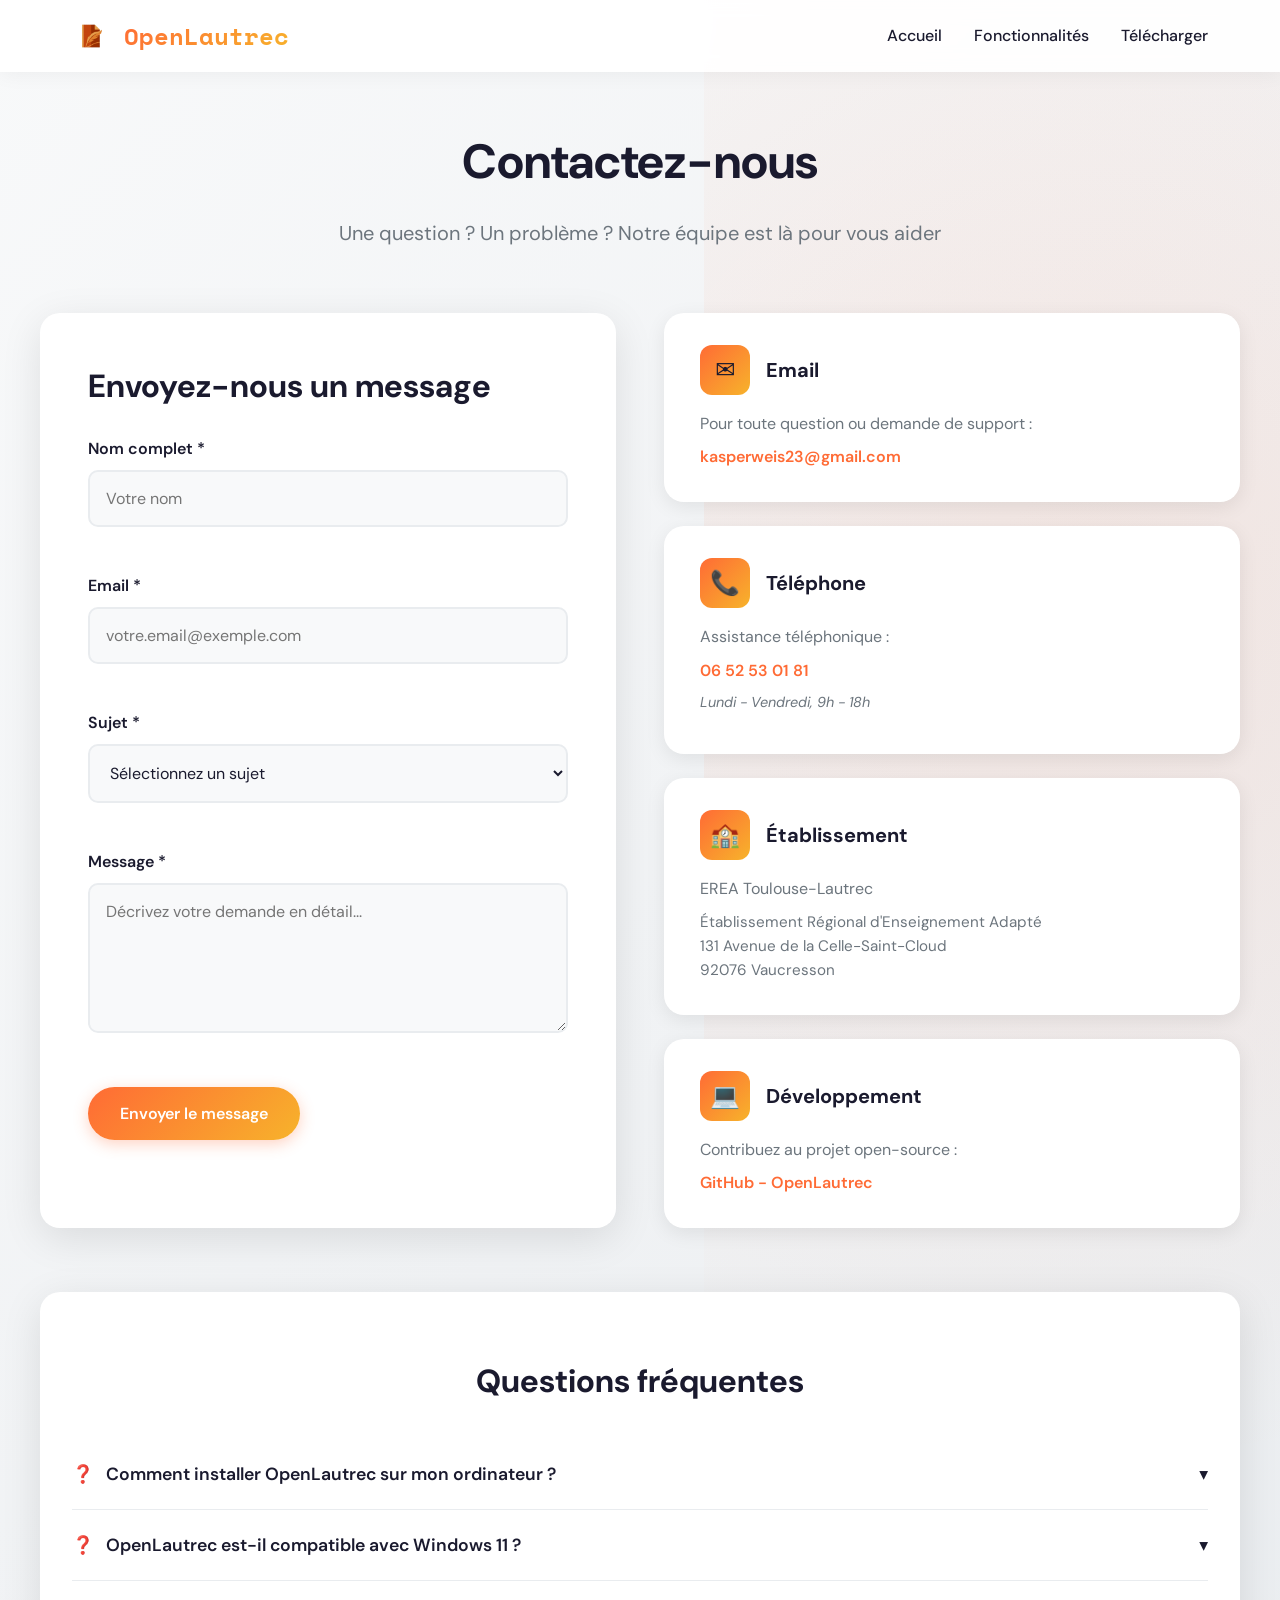
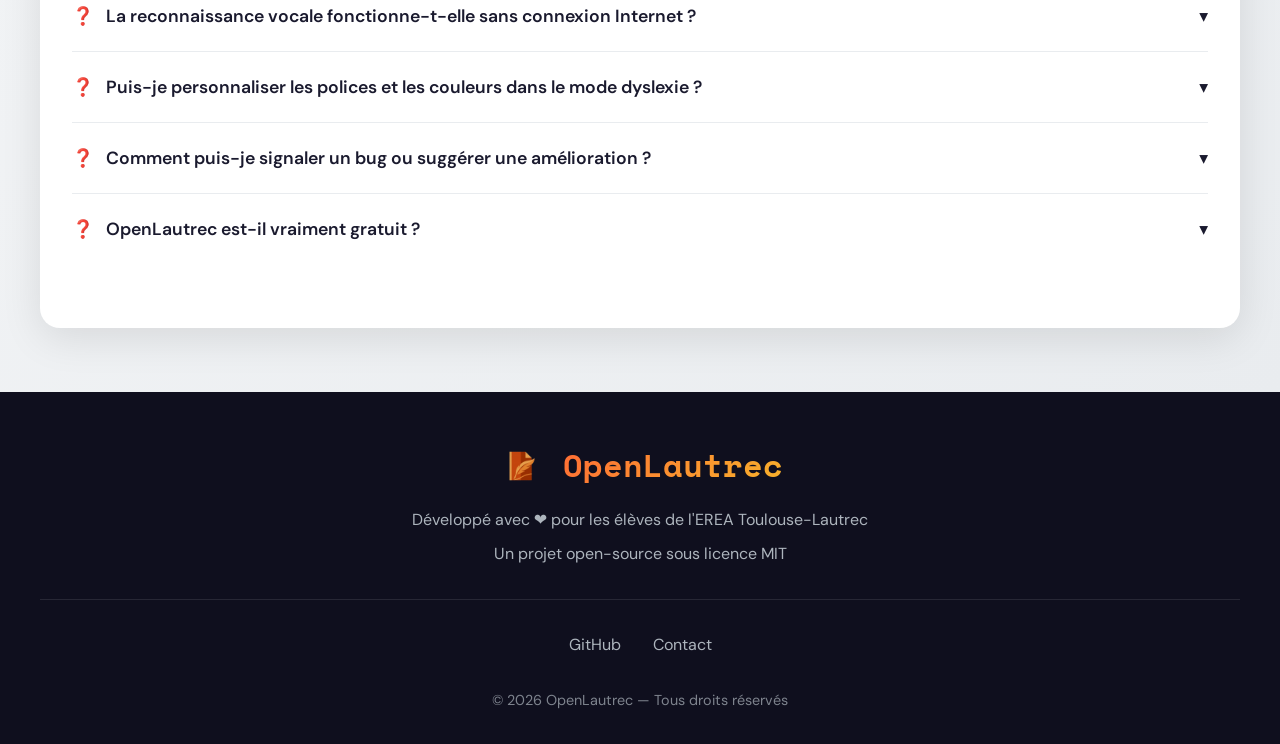
==== commit b839a847: "Add files via upload" ====
--- a/contact.html
+++ b/contact.html
@@ -25,6 +25,12 @@
 </head>
 <body>
     <a class="skip-link" href="#main">Aller au contenu principal</a>
+
+    <div class="bg-logo" aria-hidden="true">
+        <img src="assets/logo.svg" alt="" width="600" height="600" loading="lazy">
+    </div>
+
+    <div class="scroll-progress" aria-hidden="true"></div>
 
     <nav>
         <div class="nav-container">
--- a/assets/css/styles.css
+++ b/assets/css/styles.css
@@ -0,0 +1,1226 @@
+/* ============================================================
+   OpenLautrec — Feuille de styles partagée
+   Consolide les styles communs aux pages (accueil + contact).
+   ============================================================ */
+
+/* ---------- Reset & tokens ---------- */
+*,
+*::before,
+*::after {
+    margin: 0;
+    padding: 0;
+    box-sizing: border-box;
+}
+
+:root {
+    --primary: #FF6B35;
+    --primary-dark: #E2551F;
+    --secondary: #004E89;
+    --accent: #F7B32B;
+    --dark: #1A1A2E;
+    --darker: #0F0F1E;
+    --light: #F8F9FA;
+    --muted: #6C757D;
+    --border: #E9ECEF;
+    --gradient: linear-gradient(135deg, #FF6B35 0%, #F7B32B 100%);
+    --shadow: 0 10px 40px rgba(0, 0, 0, 0.1);
+    --shadow-sm: 0 5px 20px rgba(0, 0, 0, 0.08);
+    --nav-height: 4.75rem;
+    --radius: 20px;
+    --transition: 0.3s ease;
+}
+
+html {
+    scroll-behavior: smooth;
+}
+
+body {
+    font-family: 'DM Sans', system-ui, -apple-system, Segoe UI, Roboto, sans-serif;
+    color: var(--dark);
+    background: var(--light);
+    overflow-x: hidden;
+    line-height: 1.6;
+    -webkit-font-smoothing: antialiased;
+    text-rendering: optimizeLegibility;
+}
+
+img {
+    max-width: 100%;
+    display: block;
+}
+
+/* ---------- Background logo (pivote au scroll) ---------- */
+.bg-logo {
+    position: fixed;
+    inset: 0;
+    display: flex;
+    align-items: center;
+    justify-content: center;
+    pointer-events: none;
+    z-index: 0;
+    overflow: hidden;
+}
+
+.bg-logo img {
+    width: min(75vmin, 640px);
+    height: auto;
+    opacity: 0.06;
+    will-change: transform;
+    transition: opacity 0.6s ease;
+}
+
+/* Le contenu passe au-dessus du logo de fond */
+main,
+footer,
+body > nav {
+    position: relative;
+    z-index: 1;
+}
+
+body > nav {
+    position: fixed;
+}
+
+/* ---------- Barre de progression du scroll ---------- */
+.scroll-progress {
+    position: fixed;
+    top: 0;
+    left: 0;
+    height: 4px;
+    width: 0;
+    background: var(--gradient);
+    z-index: 1001;
+    border-radius: 0 4px 4px 0;
+}
+
+/* ---------- Accessibility helpers ---------- */
+.skip-link {
+    position: absolute;
+    left: 1rem;
+    top: -4rem;
+    z-index: 2000;
+    background: var(--dark);
+    color: #fff;
+    padding: 0.75rem 1.25rem;
+    border-radius: 0 0 10px 10px;
+    text-decoration: none;
+    transition: top var(--transition);
+}
+
+.skip-link:focus {
+    top: 0;
+}
+
+:focus-visible {
+    outline: 3px solid var(--secondary);
+    outline-offset: 2px;
+    border-radius: 4px;
+}
+
+.sr-only {
+    position: absolute;
+    width: 1px;
+    height: 1px;
+    padding: 0;
+    margin: -1px;
+    overflow: hidden;
+    clip: rect(0, 0, 0, 0);
+    white-space: nowrap;
+    border: 0;
+}
+
+/* ---------- Navigation ----------
+   Scoped to the top-level bar only: a bare `nav` selector would also
+   match the footer's <nav class="footer-links"> and pin it to the top. */
+body > nav {
+    position: fixed;
+    top: 0;
+    width: 100%;
+    background: rgba(255, 255, 255, 0.92);
+    -webkit-backdrop-filter: blur(10px);
+    backdrop-filter: blur(10px);
+    z-index: 1000;
+    padding: 1rem 0;
+    box-shadow: 0 2px 20px rgba(0, 0, 0, 0.05);
+}
+
+.nav-container {
+    max-width: 1200px;
+    margin: 0 auto;
+    padding: 0 2rem;
+    display: flex;
+    justify-content: space-between;
+    align-items: center;
+}
+
+.logo {
+    font-family: 'Space Mono', monospace;
+    font-size: 1.5rem;
+    font-weight: 700;
+    display: flex;
+    align-items: center;
+    gap: 0.75rem;
+    text-decoration: none;
+    color: var(--dark);
+}
+
+.logo .logo-text {
+    background: var(--gradient);
+    -webkit-background-clip: text;
+    background-clip: text;
+    -webkit-text-fill-color: transparent;
+}
+
+.logo img {
+    width: 40px;
+    height: 40px;
+    object-fit: contain;
+}
+
+.nav-links {
+    display: flex;
+    gap: 2rem;
+    list-style: none;
+    align-items: center;
+}
+
+.nav-links a {
+    text-decoration: none;
+    color: var(--dark);
+    font-weight: 500;
+    transition: color var(--transition);
+    position: relative;
+    padding: 0.25rem 0;
+}
+
+.nav-links a::after {
+    content: '';
+    position: absolute;
+    bottom: -3px;
+    left: 0;
+    width: 0;
+    height: 2px;
+    background: var(--gradient);
+    transition: width var(--transition);
+}
+
+.nav-links a:hover::after,
+.nav-links a:focus-visible::after,
+.nav-links a[aria-current="page"]::after {
+    width: 100%;
+}
+
+/* Mobile menu toggle */
+.nav-toggle {
+    display: none;
+    flex-direction: column;
+    justify-content: center;
+    gap: 5px;
+    width: 44px;
+    height: 44px;
+    background: none;
+    border: none;
+    cursor: pointer;
+}
+
+.nav-toggle span {
+    display: block;
+    height: 3px;
+    width: 26px;
+    background: var(--dark);
+    border-radius: 3px;
+    transition: transform var(--transition), opacity var(--transition);
+}
+
+.nav-toggle[aria-expanded="true"] span:nth-child(1) {
+    transform: translateY(8px) rotate(45deg);
+}
+
+.nav-toggle[aria-expanded="true"] span:nth-child(2) {
+    opacity: 0;
+}
+
+.nav-toggle[aria-expanded="true"] span:nth-child(3) {
+    transform: translateY(-8px) rotate(-45deg);
+}
+
+/* ---------- Buttons ---------- */
+.btn {
+    padding: 1rem 2rem;
+    border-radius: 50px;
+    text-decoration: none;
+    font-weight: 600;
+    font-size: 1rem;
+    font-family: inherit;
+    transition: transform var(--transition), box-shadow var(--transition), background var(--transition), color var(--transition);
+    display: inline-block;
+    border: none;
+    cursor: pointer;
+}
+
+.btn-primary {
+    background: var(--gradient);
+    color: #fff;
+    box-shadow: 0 4px 15px rgba(255, 107, 53, 0.3);
+}
+
+.btn-primary:hover {
+    transform: translateY(-3px);
+    box-shadow: 0 6px 20px rgba(255, 107, 53, 0.4);
+}
+
+.btn-primary:active {
+    transform: translateY(-1px);
+}
+
+.btn-secondary {
+    background: #fff;
+    color: var(--primary);
+    border: 2px solid var(--primary);
+}
+
+.btn-secondary:hover {
+    background: var(--primary);
+    color: #fff;
+}
+
+/* ---------- Layout helpers ---------- */
+.container {
+    max-width: 1200px;
+    margin: 0 auto;
+}
+
+.section-title {
+    text-align: center;
+    font-size: clamp(2rem, 5vw, 3rem);
+    margin-bottom: 1rem;
+    font-weight: 700;
+}
+
+.section-subtitle {
+    text-align: center;
+    color: var(--muted);
+    font-size: 1.25rem;
+    margin-bottom: 4rem;
+}
+
+/* ---------- Hero ---------- */
+.hero {
+    min-height: 100vh;
+    display: flex;
+    align-items: center;
+    padding: calc(var(--nav-height) + 2rem) 2rem 4rem;
+    position: relative;
+    overflow: hidden;
+    background: linear-gradient(135deg, #F8F9FA 0%, #E9ECEF 100%);
+}
+
+.hero::before {
+    content: '';
+    position: absolute;
+    top: -50%;
+    right: -20%;
+    width: 80%;
+    height: 150%;
+    background: radial-gradient(circle, rgba(255, 107, 53, 0.1) 0%, transparent 70%);
+    animation: float 20s ease-in-out infinite;
+    pointer-events: none;
+}
+
+@keyframes float {
+    0%, 100% { transform: translate(0, 0) rotate(0deg); }
+    50% { transform: translate(-30px, -30px) rotate(5deg); }
+}
+
+.hero-container {
+    max-width: 1200px;
+    margin: 0 auto;
+    display: grid;
+    grid-template-columns: 1fr 1fr;
+    gap: 4rem;
+    align-items: center;
+    position: relative;
+    z-index: 1;
+}
+
+.hero-content h1 {
+    font-size: clamp(2.5rem, 6vw, 4rem);
+    font-weight: 700;
+    line-height: 1.1;
+    margin-bottom: 1.5rem;
+    animation: slideInLeft 0.8s ease-out;
+}
+
+.hero-content .highlight {
+    background: var(--gradient);
+    -webkit-background-clip: text;
+    background-clip: text;
+    -webkit-text-fill-color: transparent;
+}
+
+.hero-content p {
+    font-size: 1.25rem;
+    color: var(--muted);
+    margin-bottom: 2rem;
+    animation: slideInLeft 0.8s ease-out 0.2s both;
+}
+
+.cta-buttons {
+    display: flex;
+    gap: 1rem;
+    flex-wrap: wrap;
+    animation: slideInLeft 0.8s ease-out 0.4s both;
+}
+
+@keyframes slideInLeft {
+    from { opacity: 0; transform: translateX(-50px); }
+    to { opacity: 1; transform: translateX(0); }
+}
+
+@keyframes slideInRight {
+    from { opacity: 0; transform: translateX(50px); }
+    to { opacity: 1; transform: translateX(0); }
+}
+
+@keyframes slideInDown {
+    from { opacity: 0; transform: translateY(-50px); }
+    to { opacity: 1; transform: translateY(0); }
+}
+
+.hero-visual {
+    position: relative;
+    animation: slideInRight 0.8s ease-out;
+}
+
+.software-mockup {
+    background: #fff;
+    border-radius: var(--radius);
+    padding: 2rem;
+    box-shadow: var(--shadow);
+}
+
+.mockup-header {
+    display: flex;
+    gap: 0.5rem;
+    margin-bottom: 1rem;
+}
+
+.mockup-dot {
+    width: 12px;
+    height: 12px;
+    border-radius: 50%;
+}
+
+.dot-red { background: #FF5F56; }
+.dot-yellow { background: #FFBD2E; }
+.dot-green { background: #27C93F; }
+
+.mockup-content {
+    background: var(--light);
+    border-radius: 10px;
+    padding: 1.5rem;
+    min-height: 300px;
+    font-family: 'Space Mono', monospace;
+    font-size: 0.9rem;
+    color: var(--secondary);
+}
+
+.mockup-content p + p {
+    margin-top: 1rem;
+}
+
+/* ---------- Features ---------- */
+.features {
+    padding: 6rem 2rem;
+    background: #fff;
+}
+
+.features-grid {
+    display: grid;
+    grid-template-columns: repeat(auto-fit, minmax(300px, 1fr));
+    gap: 2rem;
+}
+
+.feature-card {
+    background: linear-gradient(135deg, #FFFFFF 0%, #F8F9FA 100%);
+    padding: 2.5rem;
+    border-radius: var(--radius);
+    box-shadow: var(--shadow-sm);
+    transition: transform var(--transition), box-shadow var(--transition);
+    border: 1px solid rgba(0, 0, 0, 0.05);
+}
+
+.feature-card:hover {
+    transform: translateY(-10px);
+    box-shadow: 0 15px 40px rgba(0, 0, 0, 0.15);
+}
+
+.feature-icon {
+    width: 60px;
+    height: 60px;
+    background: var(--gradient);
+    border-radius: 15px;
+    display: flex;
+    align-items: center;
+    justify-content: center;
+    font-size: 2rem;
+    margin-bottom: 1.5rem;
+}
+
+.feature-card h3 {
+    font-size: 1.5rem;
+    margin-bottom: 1rem;
+    color: var(--dark);
+}
+
+.feature-card p {
+    color: var(--muted);
+    line-height: 1.8;
+}
+
+/* ---------- Visite guidée (scrollytelling) ---------- */
+.tour {
+    padding: 6rem 2rem;
+    background: linear-gradient(180deg, #fff 0%, #F1F3F5 100%);
+    position: relative;
+}
+
+.tour-layout {
+    display: grid;
+    grid-template-columns: minmax(0, 1.25fr) minmax(0, 1fr);
+    gap: 4rem;
+    align-items: start;
+}
+
+.tour-sticky {
+    position: sticky;
+    top: calc(var(--nav-height) + 2rem);
+}
+
+.tour-screenshot {
+    position: relative;
+    border-radius: var(--radius);
+    overflow: hidden;
+    box-shadow: 0 25px 60px rgba(26, 26, 46, 0.25);
+    border: 1px solid var(--border);
+    background: #fff;
+}
+
+.tour-screenshot img {
+    width: 100%;
+    height: auto;
+    display: block;
+}
+
+.tour-highlight {
+    position: absolute;
+    left: 0.5%;
+    top: 6.2%;
+    width: 72%;
+    height: 4.8%;
+    border: 3px solid var(--primary);
+    border-radius: 8px;
+    box-shadow:
+        0 0 0 4px rgba(255, 107, 53, 0.25),
+        0 0 0 100vmax rgba(26, 26, 46, 0.35);
+    transition: all 0.55s cubic-bezier(0.4, 0, 0.2, 1);
+    opacity: 0;
+}
+
+.tour-highlight.on {
+    opacity: 1;
+}
+
+.tour-steps {
+    display: flex;
+    flex-direction: column;
+}
+
+.tour-step {
+    min-height: 55vh;
+    display: flex;
+    flex-direction: column;
+    justify-content: center;
+    gap: 1rem;
+    opacity: 0.25;
+    transform: translateY(12px);
+    transition: opacity 0.45s ease, transform 0.45s ease;
+    padding: 2rem 0;
+}
+
+.tour-step.active {
+    opacity: 1;
+    transform: translateY(0);
+}
+
+.tour-step-num {
+    font-family: 'Space Mono', monospace;
+    font-weight: 700;
+    font-size: 1rem;
+    color: var(--primary);
+    letter-spacing: 0.2em;
+}
+
+.tour-step h3 {
+    font-size: clamp(1.5rem, 3vw, 2rem);
+    color: var(--dark);
+    line-height: 1.2;
+}
+
+.tour-step p {
+    color: var(--muted);
+    font-size: 1.1rem;
+    line-height: 1.8;
+}
+
+.tour-cta {
+    align-self: flex-start;
+    margin-top: 0.5rem;
+}
+
+@media (max-width: 900px) {
+    .tour-layout {
+        grid-template-columns: 1fr;
+        gap: 2rem;
+    }
+
+    .tour-sticky {
+        top: calc(var(--nav-height) + 0.75rem);
+        z-index: 2;
+    }
+
+    .tour-step {
+        min-height: 45vh;
+    }
+}
+
+/* ---------- Download ---------- */
+.download {
+    padding: 6rem 2rem;
+    background: var(--dark);
+    color: #fff;
+    position: relative;
+    overflow: hidden;
+}
+
+.download::before {
+    content: '';
+    position: absolute;
+    top: -50%;
+    left: -20%;
+    width: 80%;
+    height: 200%;
+    background: radial-gradient(circle, rgba(255, 107, 53, 0.15) 0%, transparent 70%);
+    pointer-events: none;
+}
+
+.download-container {
+    max-width: 800px;
+    margin: 0 auto;
+    text-align: center;
+    position: relative;
+    z-index: 1;
+}
+
+.download h2 {
+    font-size: clamp(2rem, 5vw, 3rem);
+    margin-bottom: 1.5rem;
+}
+
+.download > .download-container > p {
+    font-size: 1.25rem;
+    margin-bottom: 3rem;
+    color: #CED4DA;
+}
+
+/* Split download button + dropdown */
+.download-dropdown {
+    display: inline-flex;
+    position: relative;
+}
+
+.download-main {
+    border-radius: 50px 0 0 50px;
+}
+
+.download-arrow {
+    border-radius: 0 50px 50px 0;
+    padding: 1rem 1.25rem;
+    border-left: 1px solid rgba(255, 255, 255, 0.35);
+    line-height: 1;
+}
+
+.download-menu {
+    position: absolute;
+    top: calc(100% + 10px);
+    left: 0;
+    background: #fff;
+    border-radius: 10px;
+    box-shadow: 0 10px 30px rgba(0, 0, 0, 0.15);
+    display: none;
+    flex-direction: column;
+    min-width: 220px;
+    overflow: hidden;
+    z-index: 1000;
+}
+
+.download-menu.open {
+    display: flex;
+}
+
+.download-menu a {
+    padding: 1rem 1.5rem;
+    text-decoration: none;
+    color: var(--dark);
+    font-weight: 500;
+    text-align: left;
+}
+
+.download-menu a:hover,
+.download-menu a:focus-visible {
+    background: var(--light);
+}
+
+.download-info {
+    background: rgba(255, 255, 255, 0.1);
+    -webkit-backdrop-filter: blur(10px);
+    backdrop-filter: blur(10px);
+    border-radius: var(--radius);
+    padding: 2rem;
+    margin-top: 2rem;
+    border: 1px solid rgba(255, 255, 255, 0.2);
+    text-align: left;
+}
+
+.download-info h3 {
+    font-size: 1.5rem;
+    margin-bottom: 1rem;
+    color: var(--accent);
+}
+
+.download-info code {
+    background: rgba(255, 255, 255, 0.2);
+    padding: 0.2rem 0.5rem;
+    border-radius: 5px;
+    font-family: 'Space Mono', monospace;
+}
+
+.requirements {
+    list-style: none;
+    margin-top: 1rem;
+}
+
+.requirements li {
+    margin: 0.5rem 0;
+    padding-left: 1.75rem;
+    position: relative;
+}
+
+.requirements li::before {
+    content: '✓';
+    position: absolute;
+    left: 0;
+    color: var(--accent);
+    font-weight: bold;
+}
+
+.install-steps {
+    margin-top: 1rem;
+    padding-left: 1.25rem;
+    display: grid;
+    gap: 1rem;
+}
+
+.warning-note {
+    border-left: 4px solid var(--accent);
+    background: rgba(247, 179, 43, 0.12);
+}
+
+/* ---------- Footer ---------- */
+footer {
+    background: var(--darker);
+    color: #fff;
+    padding: 3rem 2rem 1.5rem;
+}
+
+.footer-container {
+    max-width: 1200px;
+    margin: 0 auto;
+    text-align: center;
+}
+
+.footer-logo {
+    display: flex;
+    align-items: center;
+    justify-content: center;
+    gap: 1rem;
+    margin-bottom: 1rem;
+}
+
+.footer-logo img {
+    width: 50px;
+    height: 50px;
+    object-fit: contain;
+}
+
+.footer-logo .logo-text {
+    font-family: 'Space Mono', monospace;
+    font-size: 2rem;
+    font-weight: 700;
+    background: var(--gradient);
+    -webkit-background-clip: text;
+    background-clip: text;
+    -webkit-text-fill-color: transparent;
+}
+
+.footer-container > p {
+    color: #ADB5BD;
+    margin-bottom: 0.5rem;
+}
+
+.footer-links {
+    display: flex;
+    justify-content: center;
+    flex-wrap: wrap;
+    gap: 2rem;
+    margin-top: 2rem;
+    padding-top: 2rem;
+    border-top: 1px solid rgba(255, 255, 255, 0.1);
+}
+
+.footer-links a {
+    color: #ADB5BD;
+    text-decoration: none;
+    transition: color var(--transition);
+}
+
+.footer-links a:hover {
+    color: var(--accent);
+}
+
+.footer-copy {
+    margin-top: 2rem;
+    font-size: 0.9rem;
+    opacity: 0.7;
+}
+
+/* ---------- SPA page sections ---------- */
+.page-section {
+    display: none;
+}
+
+.page-section.active {
+    display: block;
+}
+
+.features-detailed {
+    padding: calc(var(--nav-height) + 3rem) 2rem 4rem;
+    min-height: 100vh;
+}
+
+.feature-detail {
+    max-width: 1000px;
+    margin: 0 auto 4rem;
+    background: #fff;
+    border-radius: var(--radius);
+    padding: 3rem;
+    box-shadow: var(--shadow);
+}
+
+.feature-detail h3 {
+    font-size: 2rem;
+    margin-bottom: 1.5rem;
+    color: var(--dark);
+    display: flex;
+    align-items: center;
+    gap: 1rem;
+    flex-wrap: wrap;
+}
+
+.feature-badge {
+    display: inline-block;
+    background: var(--gradient);
+    color: #fff;
+    padding: 0.5rem 1rem;
+    border-radius: 30px;
+    font-size: 0.9rem;
+    font-weight: 600;
+}
+
+.feature-detail ul {
+    list-style: none;
+    margin-top: 1.5rem;
+}
+
+.feature-detail ul li {
+    padding: 1rem 0 1rem 2rem;
+    position: relative;
+    border-bottom: 1px solid var(--border);
+}
+
+.feature-detail ul li:last-child {
+    border-bottom: none;
+}
+
+.feature-detail ul li::before {
+    content: '→';
+    position: absolute;
+    left: 0;
+    color: var(--primary);
+    font-weight: bold;
+}
+
+/* ---------- Contact page ---------- */
+.contact-section {
+    padding: calc(var(--nav-height) + 3rem) 2rem 4rem;
+    min-height: 100vh;
+    background: linear-gradient(135deg, #F8F9FA 0%, #E9ECEF 100%);
+    position: relative;
+    overflow: hidden;
+}
+
+.contact-section::before {
+    content: '';
+    position: absolute;
+    top: -30%;
+    right: -15%;
+    width: 60%;
+    height: 120%;
+    background: radial-gradient(circle, rgba(255, 107, 53, 0.1) 0%, transparent 70%);
+    animation: float 20s ease-in-out infinite;
+    pointer-events: none;
+}
+
+.contact-section .container {
+    position: relative;
+    z-index: 1;
+}
+
+.contact-section .section-title {
+    animation: slideInDown 0.8s ease-out;
+}
+
+.contact-section .section-subtitle {
+    animation: slideInDown 0.8s ease-out 0.2s both;
+}
+
+.contact-grid {
+    display: grid;
+    grid-template-columns: 1fr 1fr;
+    gap: 3rem;
+    margin-top: 3rem;
+}
+
+.contact-form-card {
+    background: #fff;
+    padding: 3rem;
+    border-radius: var(--radius);
+    box-shadow: var(--shadow);
+    animation: slideInLeft 0.8s ease-out 0.4s both;
+}
+
+.contact-form-card h3 {
+    font-size: 2rem;
+    margin-bottom: 1.5rem;
+    color: var(--dark);
+}
+
+.form-group {
+    margin-bottom: 1.5rem;
+}
+
+.form-group label {
+    display: block;
+    margin-bottom: 0.5rem;
+    font-weight: 600;
+    color: var(--dark);
+}
+
+.form-group input,
+.form-group textarea,
+.form-group select {
+    width: 100%;
+    padding: 1rem;
+    border: 2px solid var(--border);
+    border-radius: 10px;
+    font-family: inherit;
+    font-size: 1rem;
+    transition: border-color var(--transition), background var(--transition), box-shadow var(--transition);
+    background: var(--light);
+    color: var(--dark);
+}
+
+.form-group input:focus,
+.form-group textarea:focus,
+.form-group select:focus {
+    outline: none;
+    border-color: var(--primary);
+    background: #fff;
+    box-shadow: 0 0 0 3px rgba(255, 107, 53, 0.1);
+}
+
+.form-group input:user-invalid,
+.form-group textarea:user-invalid,
+.form-group select:user-invalid {
+    border-color: #E03131;
+}
+
+.form-group textarea {
+    resize: vertical;
+    min-height: 150px;
+}
+
+.field-error {
+    color: #E03131;
+    font-size: 0.85rem;
+    margin-top: 0.4rem;
+    min-height: 1rem;
+}
+
+.contact-info-card {
+    display: flex;
+    flex-direction: column;
+    gap: 1.5rem;
+    animation: slideInRight 0.8s ease-out 0.4s both;
+}
+
+.info-card {
+    background: #fff;
+    padding: 2rem;
+    border-radius: var(--radius);
+    box-shadow: var(--shadow-sm);
+    transition: transform var(--transition), box-shadow var(--transition), border-color var(--transition);
+    border-left: 4px solid transparent;
+}
+
+.info-card:hover {
+    transform: translateX(5px);
+    box-shadow: 0 8px 30px rgba(0, 0, 0, 0.12);
+    border-left-color: var(--primary);
+}
+
+.info-card-header {
+    display: flex;
+    align-items: center;
+    gap: 1rem;
+    margin-bottom: 1rem;
+}
+
+.info-icon {
+    width: 50px;
+    height: 50px;
+    background: var(--gradient);
+    border-radius: 12px;
+    display: flex;
+    align-items: center;
+    justify-content: center;
+    font-size: 1.5rem;
+    flex-shrink: 0;
+}
+
+.info-card h4 {
+    font-size: 1.25rem;
+    color: var(--dark);
+}
+
+.info-card p {
+    color: var(--muted);
+    margin-bottom: 0.5rem;
+}
+
+.info-card a {
+    color: var(--primary);
+    text-decoration: none;
+    font-weight: 600;
+    transition: color var(--transition);
+}
+
+.info-card a:hover {
+    color: var(--accent);
+}
+
+.faq-section {
+    margin-top: 4rem;
+    padding: 4rem 2rem;
+    background: #fff;
+    border-radius: var(--radius);
+    box-shadow: var(--shadow);
+}
+
+.faq-section h3 {
+    font-size: 2rem;
+    margin-bottom: 2rem;
+    text-align: center;
+    color: var(--dark);
+}
+
+.faq-item {
+    border-bottom: 1px solid var(--border);
+}
+
+.faq-item:last-child {
+    border-bottom: none;
+}
+
+.faq-question {
+    width: 100%;
+    text-align: left;
+    background: none;
+    border: none;
+    cursor: pointer;
+    font-family: inherit;
+    font-weight: 600;
+    font-size: 1.1rem;
+    color: var(--dark);
+    padding: 1.5rem 0;
+    display: flex;
+    align-items: center;
+    gap: 0.75rem;
+}
+
+.faq-question::before {
+    content: '❓';
+    flex-shrink: 0;
+}
+
+.faq-question .faq-chevron {
+    margin-left: auto;
+    transition: transform var(--transition);
+}
+
+.faq-question[aria-expanded="true"] .faq-chevron {
+    transform: rotate(180deg);
+}
+
+.faq-answer {
+    color: var(--muted);
+    padding: 0 2rem 1.5rem;
+    line-height: 1.8;
+    display: none;
+}
+
+.faq-answer.open {
+    display: block;
+}
+
+.success-message {
+    background: #27C93F;
+    color: #fff;
+    padding: 1.5rem;
+    border-radius: 10px;
+    margin-bottom: 1.5rem;
+    text-align: center;
+    font-weight: 600;
+    animation: slideInDown 0.5s ease-out;
+    display: none;
+}
+
+.success-message.show {
+    display: block;
+}
+
+/* ---------- Scroll reveal ---------- */
+.fade-in {
+    opacity: 0;
+    transform: translateY(30px);
+    transition: opacity 0.6s ease, transform 0.6s ease;
+}
+
+.fade-in.visible {
+    opacity: 1;
+    transform: translateY(0);
+}
+
+/* ---------- Responsive ---------- */
+@media (max-width: 900px) {
+    .nav-toggle {
+        display: flex;
+    }
+
+    .nav-links {
+        position: fixed;
+        top: var(--nav-height);
+        right: 0;
+        left: 0;
+        background: rgba(255, 255, 255, 0.98);
+        -webkit-backdrop-filter: blur(10px);
+        backdrop-filter: blur(10px);
+        flex-direction: column;
+        gap: 0;
+        padding: 1rem 2rem 1.5rem;
+        box-shadow: 0 10px 20px rgba(0, 0, 0, 0.08);
+        transform: translateY(-150%);
+        transition: transform var(--transition);
+    }
+
+    .nav-links.open {
+        transform: translateY(0);
+    }
+
+    .nav-links li {
+        width: 100%;
+        border-bottom: 1px solid var(--border);
+    }
+
+    .nav-links a {
+        display: block;
+        padding: 1rem 0;
+    }
+
+    .nav-links a::after {
+        display: none;
+    }
+}
+
+@media (max-width: 768px) {
+    .hero-container,
+    .contact-grid {
+        grid-template-columns: 1fr;
+        gap: 2rem;
+    }
+
+    .cta-buttons {
+        flex-direction: column;
+    }
+
+    .cta-buttons .btn {
+        text-align: center;
+    }
+
+    .feature-detail,
+    .contact-form-card,
+    .info-card {
+        padding: 2rem;
+    }
+
+    .logo img {
+        width: 32px;
+        height: 32px;
+    }
+}
+
+/* ---------- Reduced motion ---------- */
+@media (prefers-reduced-motion: reduce) {
+    *,
+    *::before,
+    *::after {
+        animation-duration: 0.01ms !important;
+        animation-iteration-count: 1 !important;
+        transition-duration: 0.01ms !important;
+        scroll-behavior: auto !important;
+    }
+
+    .fade-in {
+        opacity: 1;
+        transform: none;
+    }
+
+    .bg-logo img {
+        transform: none !important;
+    }
+
+    .tour-step {
+        opacity: 1;
+        transform: none;
+    }
+}
